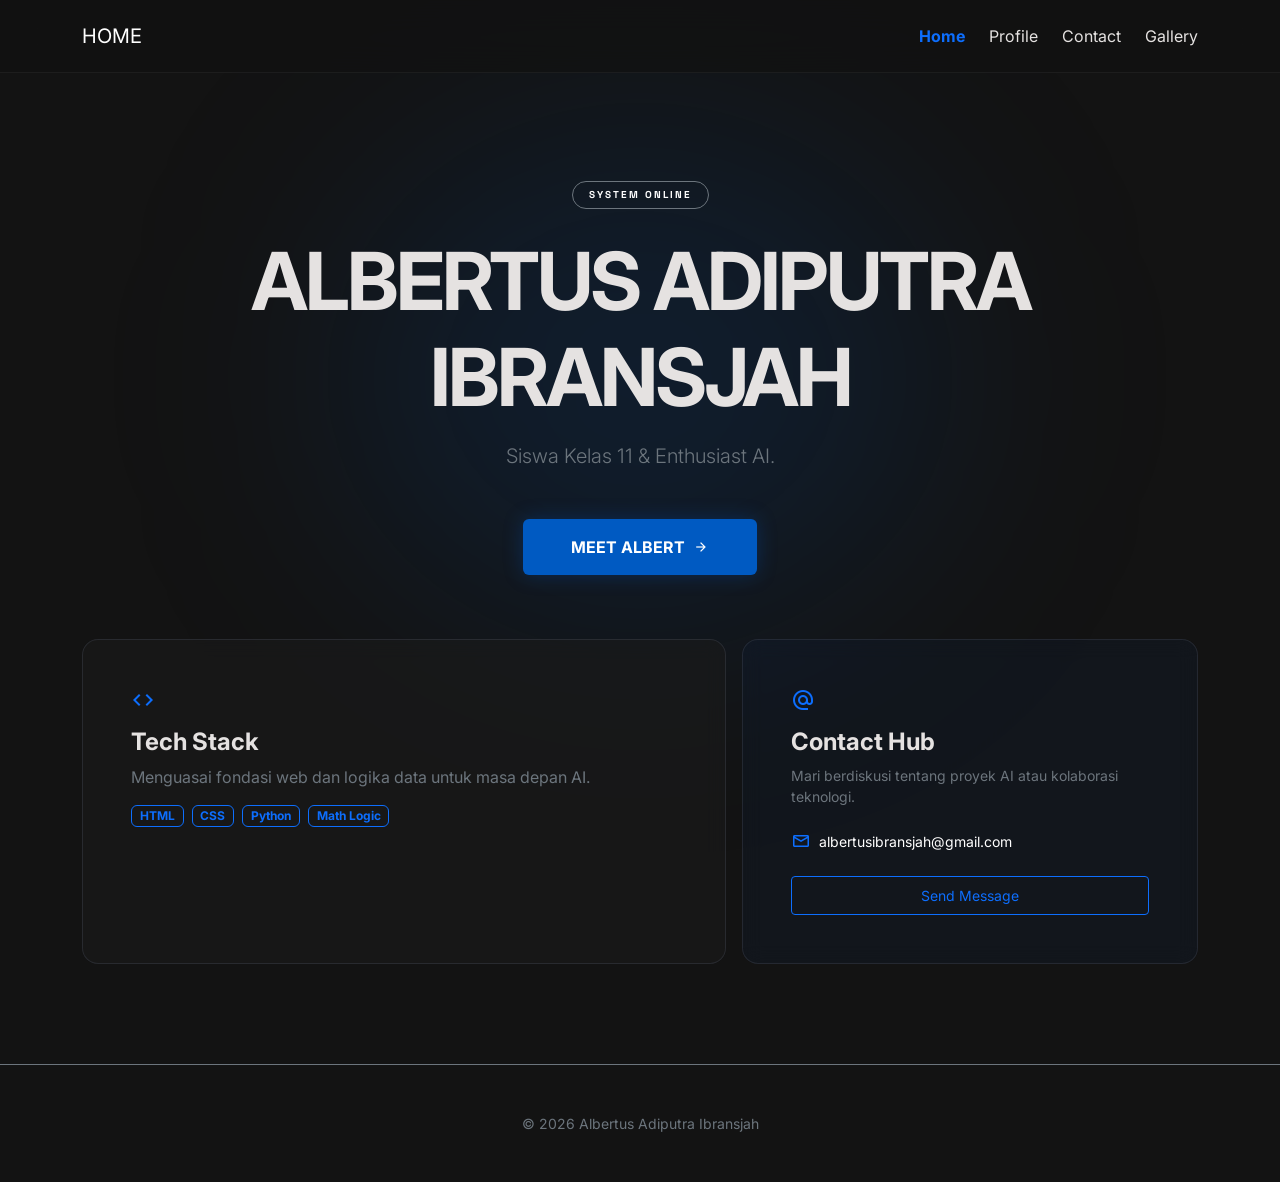
==== index.html @ 4cd7456f "About Landing Page untuk profile saya." ====
<!DOCTYPE html>
<html lang="id">
<head>
    <meta charset="utf-8"/>
    <meta content="width=device-width, initial-scale=1.0" name="viewport"/>
    <title>Albert's Profile | Home</title>
    <link href="https://cdn.jsdelivr.net/npm/bootstrap@5.3.0/dist/css/bootstrap.min.css" rel="stylesheet">
    <link href="https://fonts.googleapis.com/css2?family=Inter:wght@400;800&family=Space+Grotesk:wght@600&display=swap" rel="stylesheet"/>
    <link href="https://fonts.googleapis.com/css2?family=Material+Symbols+Outlined" rel="stylesheet"/>
    <style>
        /* CSS Manual (<20%) */
        body { background-color: #131313; color: #e5e2e1; font-family: 'Inter', sans-serif; overflow-x: hidden; }
        .noir-nav { background: rgba(18, 18, 18, 0.7); backdrop-filter: blur(20px); border-bottom: 1px solid rgba(255, 255, 255, 0.05); }
        .hero-glow { position: absolute; top: 50%; left: 50%; transform: translate(-50%, -50%); width: 600px; height: 500px; background: rgba(0, 90, 194, 0.15); filter: blur(120px); border-radius: 50%; z-index: -1; }
        .btn-noir { background-color: #005ac2; color: white; border: none; box-shadow: 0 0 20px rgba(0, 90, 194, 0.3); transition: 0.3s; }
        .btn-noir:hover { background-color: #004395; box-shadow: 0 0 30px rgba(0, 90, 194, 0.5); color: white; }
        .bento-card { background: rgba(27, 27, 28, 0.6); border: 1px solid rgba(66, 71, 84, 0.4); backdrop-filter: blur(10px); transition: 0.3s; }
        .bento-card:hover { border-color: #005ac2; }
        .hero-bg {
        position: absolute;
        top: 0;
        left: 0;
        width: 100%;
        height: 100vh;
        /* Ganti link di bawah ini dengan link gambar pilihanmu */
        background-image: url('https://img.pikbest.com/backgrounds/20250406/futuristic-technology-interface-background-3d-wallpaper-graphic-design-sale-abstract_11651041.jpg!bw800'); 
        background-size: cover;
        background-position: center;
        background-attachment: fixed; /* Efek Parallax */
        z-index: -2;
        filter: brightness(35%) contrast(120%) saturate(0.5); /* Sentuhan Noir */
        }
        @media (max-width: 768px) {
        .display-1 {
                font-size: 2.5rem; /* Ukuran lebih kecil untuk HP agar tidak pecah */
    }
}
    </style>
</head>
<body>

<div class="hero-bg"></div>
<div class="hero-overlay" style="position: absolute; width: 100%; height: 100vh; background: rgba(19,19,19,0.6); z-index: -1;"></div>

<nav class="navbar navbar-expand-lg navbar-dark fixed-top noir-nav py-3">
    <div class="container">
        <a class="navbar-brand fw-black tracking-tighter" href="index.html">HOME</a>
        <div class="ms-auto d-flex gap-4 align-items-center">
            <a href="index.html" class="nav-link text-primary fw-bold">Home</a>
            <a href="profile.html" class="nav-link">Profile</a>
            <a href="contact.html" class="nav-link">Contact</a>
            <a href="gallery.html" class="nav-link">Gallery</a>
        </div>
    </div>
</nav>

<main class="container" style="margin-top: 180px; margin-bottom: 100px;">
    <!-- Hero Section Tetap Sama -->
    <section class="position-relative text-center mb-5">
        <div class="hero-glow"></div>
        <span class="badge rounded-pill px-3 py-2 border border-secondary text-uppercase mb-4" style="font-family: 'Space Grotesk'; letter-spacing: 2px; font-size: 10px;">System Online</span>
        <h1 class="display-1 fw-bolder mb-3" style="letter-spacing: -3px;">ALBERTUS ADIPUTRA IBRANSJAH</h1>
        <p class="lead text-secondary mx-auto mb-5" style="max-width: 600px;">Siswa Kelas 11 & Enthusiast AI. </p>
        <div class="d-flex justify-content-center gap-3">
            <a href="profile.html" class="btn btn-noir px-5 py-3 fw-bold d-flex align-items-center gap-2">
                MEET ALBERT <span class="material-symbols-outlined fs-6">arrow_forward</span>
            </a>
        </div>
    </section>

    <!-- Bento Grid teaser dengan Contact -->
    <div class="row g-3 mt-5">
        <!-- Tech Stack Card -->
        <div class="col-md-7">
            <div class="bento-card p-5 rounded-4 h-100">
                <span class="material-symbols-outlined text-primary mb-3">code</span>
                <h4 class="fw-bold">Tech Stack</h4>
                <p class="text-secondary">Menguasai fondasi web dan logika data untuk masa depan AI.</p>
                <div class="d-flex flex-wrap gap-2 mt-3">
                    <span class="badge border border-primary text-primary">HTML</span>
                    <span class="badge border border-primary text-primary">CSS</span>
                    <span class="badge border border-primary text-primary">Python</span>
                    <span class="badge border border-primary text-primary">Math Logic</span>
                </div>
            </div>
        </div>

        <!-- Quick Contact Card -->
        <div class="col-md-5">
            <div class="bento-card p-5 rounded-4 h-100" style="background: rgba(0, 90, 194, 0.05);">
                <span class="material-symbols-outlined text-primary mb-3">alternate_email</span>
                <h4 class="fw-bold">Contact Hub</h4>
                <p class="small text-secondary mb-4">Mari berdiskusi tentang proyek AI atau kolaborasi teknologi.</p>
                
                <div class="d-flex flex-column gap-3">
                    <a href="mailto:emailmu@gmail.com" class="text-decoration-none text-white d-flex align-items-center gap-2">
                        <span class="material-symbols-outlined fs-5 text-primary">mail</span>
                        <span class="small">albertusibransjah@gmail.com</span>
                    </a>
                    <a href="contact.html" class="btn btn-sm btn-outline-primary mt-2 py-2">
                        Send Message
                    </a>
                </div>
            </div>
        </div>
    </div>
</main>
<footer class="border-top border-secondary py-5 text-center text-secondary small">
    © 2026 Albertus Adiputra Ibransjah
</footer>

</body>
</html>
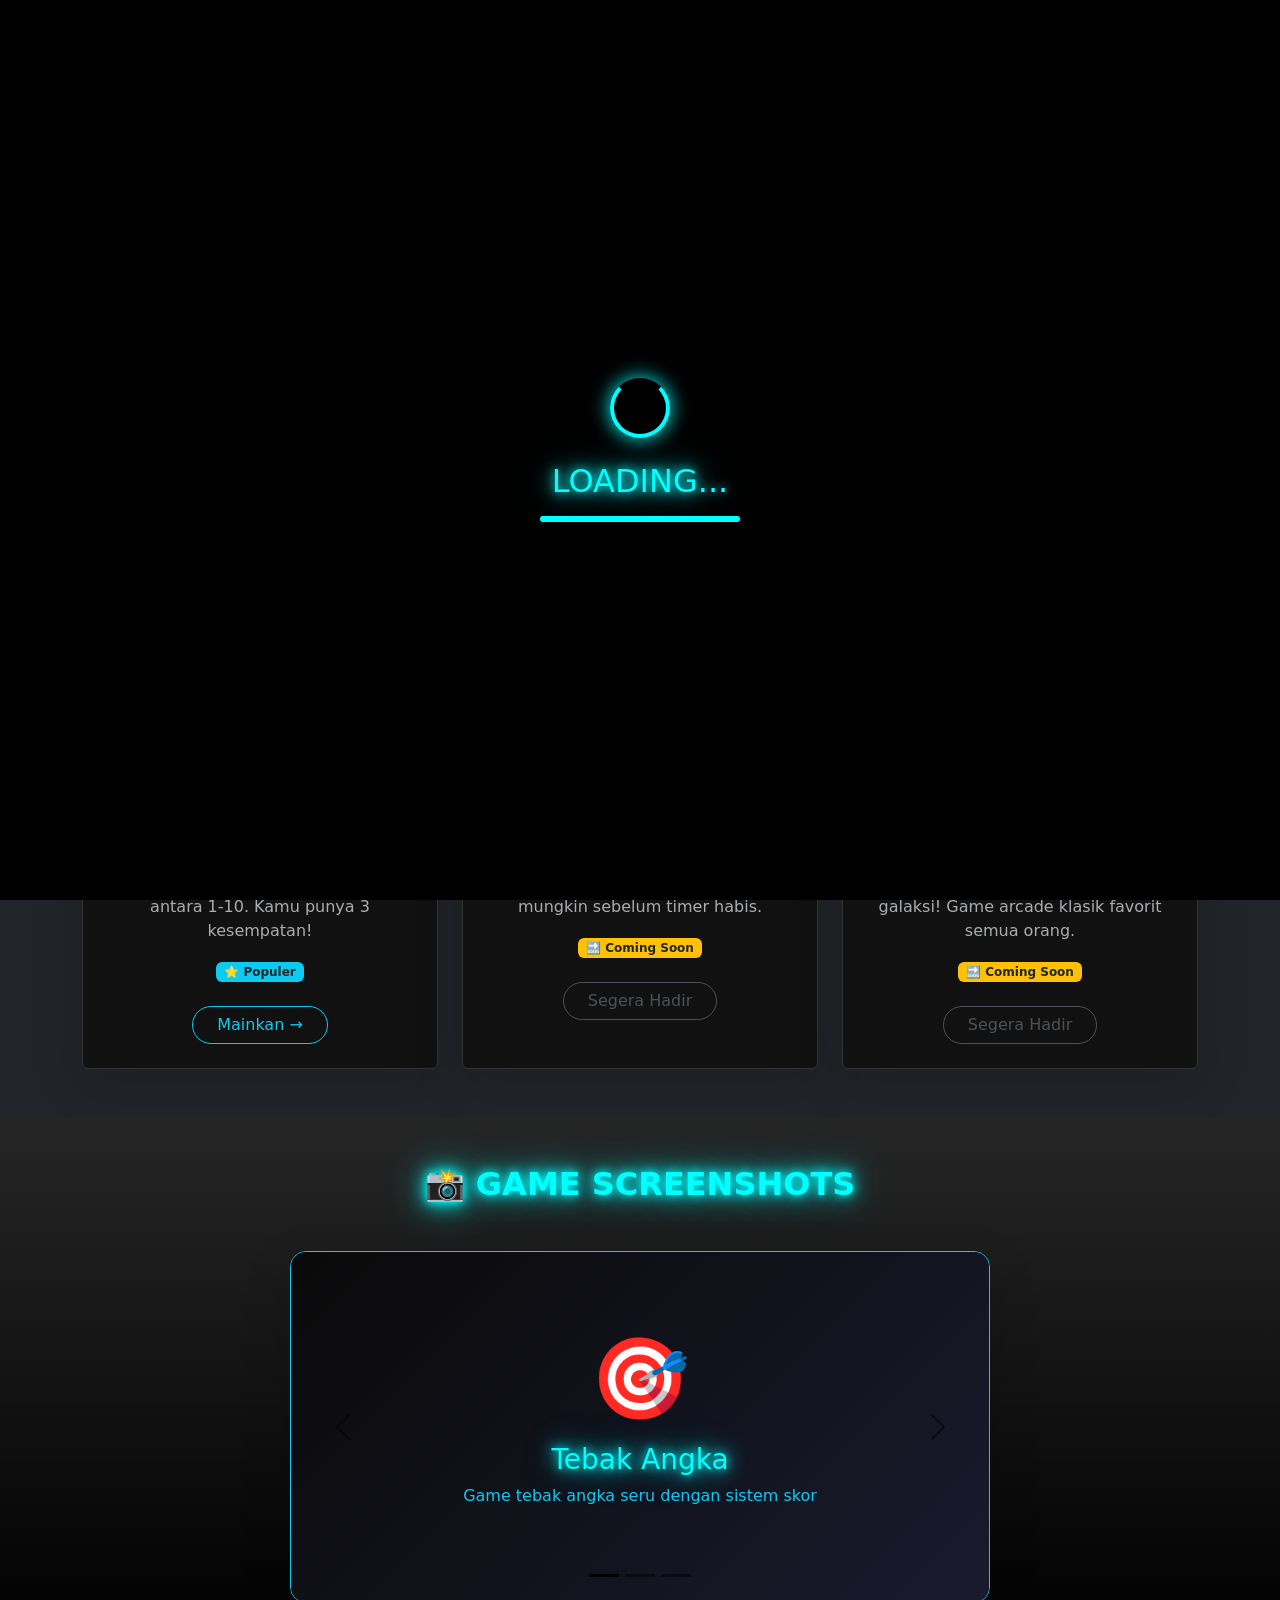
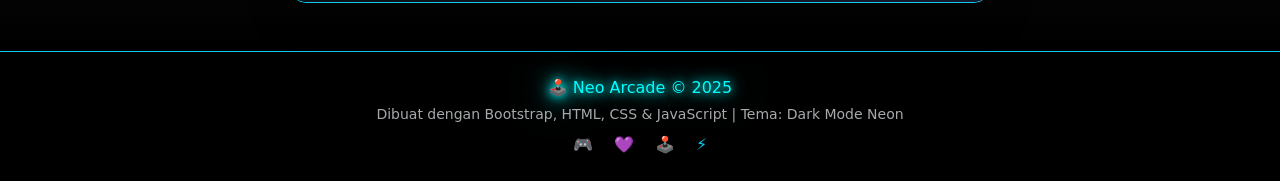
==== commit 16ab1f91: "ok" ====
--- a/index.html
+++ b/index.html
@@ -1,113 +1,222 @@
 <!DOCTYPE html>
 <html lang="id">
 <head>
-    <meta charset="utf-8"/>
-    <meta content="width=device-width, initial-scale=1.0" name="viewport"/>
-    <title>Albert's Profile | Home</title>
-    <link href="https://cdn.jsdelivr.net/npm/bootstrap@5.3.0/dist/css/bootstrap.min.css" rel="stylesheet">
-    <link href="https://fonts.googleapis.com/css2?family=Inter:wght@400;800&family=Space+Grotesk:wght@600&display=swap" rel="stylesheet"/>
-    <link href="https://fonts.googleapis.com/css2?family=Material+Symbols+Outlined" rel="stylesheet"/>
-    <style>
-        /* CSS Manual (<20%) */
-        body { background-color: #131313; color: #e5e2e1; font-family: 'Inter', sans-serif; overflow-x: hidden; }
-        .noir-nav { background: rgba(18, 18, 18, 0.7); backdrop-filter: blur(20px); border-bottom: 1px solid rgba(255, 255, 255, 0.05); }
-        .hero-glow { position: absolute; top: 50%; left: 50%; transform: translate(-50%, -50%); width: 600px; height: 500px; background: rgba(0, 90, 194, 0.15); filter: blur(120px); border-radius: 50%; z-index: -1; }
-        .btn-noir { background-color: #005ac2; color: white; border: none; box-shadow: 0 0 20px rgba(0, 90, 194, 0.3); transition: 0.3s; }
-        .btn-noir:hover { background-color: #004395; box-shadow: 0 0 30px rgba(0, 90, 194, 0.5); color: white; }
-        .bento-card { background: rgba(27, 27, 28, 0.6); border: 1px solid rgba(66, 71, 84, 0.4); backdrop-filter: blur(10px); transition: 0.3s; }
-        .bento-card:hover { border-color: #005ac2; }
-        .hero-bg {
-        position: absolute;
-        top: 0;
-        left: 0;
-        width: 100%;
-        height: 100vh;
-        /* Ganti link di bawah ini dengan link gambar pilihanmu */
-        background-image: url('https://img.pikbest.com/backgrounds/20250406/futuristic-technology-interface-background-3d-wallpaper-graphic-design-sale-abstract_11651041.jpg!bw800'); 
-        background-size: cover;
-        background-position: center;
-        background-attachment: fixed; /* Efek Parallax */
-        z-index: -2;
-        filter: brightness(35%) contrast(120%) saturate(0.5); /* Sentuhan Noir */
-        }
-        @media (max-width: 768px) {
-        .display-1 {
-                font-size: 2.5rem; /* Ukuran lebih kecil untuk HP agar tidak pecah */
-    }
-}
-    </style>
+    <meta charset="UTF-8">
+    <meta name="viewport" content="width=device-width, initial-scale=1.0">
+    <title>Neon Arcade - Landing Page</title>
+    <!-- Bootstrap 5 CSS CDN -->
+    <link href="https://cdn.jsdelivr.net/npm/bootstrap@5.3.2/dist/css/bootstrap.min.css" rel="stylesheet">
+    <!-- Custom CSS (hanya ~15% dari total styling) -->
+    <link rel="stylesheet" href="css/style.css">
 </head>
-<body>
-
-<div class="hero-bg"></div>
-<div class="hero-overlay" style="position: absolute; width: 100%; height: 100vh; background: rgba(19,19,19,0.6); z-index: -1;"></div>
-
-<nav class="navbar navbar-expand-lg navbar-dark fixed-top noir-nav py-3">
-    <div class="container">
-        <a class="navbar-brand fw-black tracking-tighter" href="index.html">HOME</a>
-        <div class="ms-auto d-flex gap-4 align-items-center">
-            <a href="index.html" class="nav-link text-primary fw-bold">Home</a>
-            <a href="profile.html" class="nav-link">Profile</a>
-            <a href="contact.html" class="nav-link">Contact</a>
-            <a href="gallery.html" class="nav-link">Gallery</a>
+<body class="bg-dark text-white" data-bs-theme="dark">
+    <!-- Loading Screen -->
+    <div id="loadingScreen" class="loading-screen">
+        <div class="loading-content">
+            <div class="spinner-glow"></div>
+            <h2 class="neon-text-blue mt-4">LOADING...</h2>
+            <div class="loading-bar mt-3">
+                <div class="loading-bar-fill" id="loadingBarFill"></div>
+            </div>
         </div>
     </div>
-</nav>
-
-<main class="container" style="margin-top: 180px; margin-bottom: 100px;">
-    <!-- Hero Section Tetap Sama -->
-    <section class="position-relative text-center mb-5">
-        <div class="hero-glow"></div>
-        <span class="badge rounded-pill px-3 py-2 border border-secondary text-uppercase mb-4" style="font-family: 'Space Grotesk'; letter-spacing: 2px; font-size: 10px;">System Online</span>
-        <h1 class="display-1 fw-bolder mb-3" style="letter-spacing: -3px;">ALBERTUS ADIPUTRA IBRANSJAH</h1>
-        <p class="lead text-secondary mx-auto mb-5" style="max-width: 600px;">Siswa Kelas 11 & Enthusiast AI. </p>
-        <div class="d-flex justify-content-center gap-3">
-            <a href="profile.html" class="btn btn-noir px-5 py-3 fw-bold d-flex align-items-center gap-2">
-                MEET ALBERT <span class="material-symbols-outlined fs-6">arrow_forward</span>
+
+    <!-- Background Music Toggle -->
+    <button id="musicToggle" class="btn btn-outline-info music-btn" title="Toggle Music">
+        🔊
+    </button>
+
+    <!-- Navbar -->
+    <nav class="navbar navbar-expand-lg navbar-dark bg-black border-bottom border-info shadow-lg">
+        <div class="container">
+            <a class="navbar-brand neon-text-blue fw-bold fs-3" href="index.html">
+                🕹️ <span class="neon-text-purple">NEO</span> ARCADE
             </a>
+            <button class="navbar-toggler" type="button" data-bs-toggle="collapse" data-bs-target="#navbarNav">
+                <span class="navbar-toggler-icon"></span>
+            </button>
+            <div class="collapse navbar-collapse" id="navbarNav">
+                <ul class="navbar-nav ms-auto align-items-center">
+                    <li class="nav-item">
+                        <a class="nav-link active neon-text-blue mx-2" href="index.html">🏠 Home</a>
+                    </li>
+                    <li class="nav-item">
+                        <a class="nav-link text-info mx-2" href="profile.html">👤 Profile</a>
+                    </li>
+                    <li class="nav-item">
+                        <a class="nav-link text-info mx-2" href="game.html">🎮 Play Game</a>
+                    </li>
+                    <li class="nav-item ms-3">
+                        <button id="darkModeToggle" class="btn btn-outline-warning btn-sm rounded-pill px-3">
+                            ☀️ Light Mode
+                        </button>
+                    </li>
+                </ul>
+            </div>
+        </div>
+    </nav>
+
+    <!-- Hero Section -->
+    <section class="hero-section text-center py-5">
+        <div class="container">
+            <div class="row align-items-center min-vh-70">
+                <div class="col-lg-6 text-lg-start text-center mb-4 mb-lg-0">
+                    <h1 class="display-3 fw-bold neon-text-blue mb-3">
+                        WELCOME TO<br>
+                        <span class="neon-text-purple display-1">ARCADE</span>
+                    </h1>
+                    <p class="lead text-info mb-4">
+                        Rasakan pengalaman bermain game arcade klasik dengan sentuhan modern.
+                        Tantang dirimu dan raih skor tertinggi!
+                    </p>
+                    <a href="game.html" class="btn btn-lg neon-btn play-now-btn px-5 py-3 rounded-pill fw-bold">
+                        🎮 PLAY NOW
+                    </a>
+                    <div class="mt-4">
+                        <span class="badge bg-info text-dark me-2 px-3 py-2">🏆 High Score: <span id="homeHighScore">0</span></span>
+                        <span class="badge bg-purple text-white px-3 py-2">👾 Retro Vibes</span>
+                    </div>
+                </div>
+                <div class="col-lg-6 text-center">
+                    <div class="hero-arcade-machine">
+                        <div class="arcade-screen mx-auto">
+                            <div class="arcade-screen-inner d-flex align-items-center justify-content-center">
+                                <span class="display-1">🕹️</span>
+                            </div>
+                        </div>
+                    </div>
+                </div>
+            </div>
         </div>
     </section>
 
-    <!-- Bento Grid teaser dengan Contact -->
-    <div class="row g-3 mt-5">
-        <!-- Tech Stack Card -->
-        <div class="col-md-7">
-            <div class="bento-card p-5 rounded-4 h-100">
-                <span class="material-symbols-outlined text-primary mb-3">code</span>
-                <h4 class="fw-bold">Tech Stack</h4>
-                <p class="text-secondary">Menguasai fondasi web dan logika data untuk masa depan AI.</p>
-                <div class="d-flex flex-wrap gap-2 mt-3">
-                    <span class="badge border border-primary text-primary">HTML</span>
-                    <span class="badge border border-primary text-primary">CSS</span>
-                    <span class="badge border border-primary text-primary">Python</span>
-                    <span class="badge border border-primary text-primary">Math Logic</span>
-                </div>
-            </div>
-        </div>
-
-        <!-- Quick Contact Card -->
-        <div class="col-md-5">
-            <div class="bento-card p-5 rounded-4 h-100" style="background: rgba(0, 90, 194, 0.05);">
-                <span class="material-symbols-outlined text-primary mb-3">alternate_email</span>
-                <h4 class="fw-bold">Contact Hub</h4>
-                <p class="small text-secondary mb-4">Mari berdiskusi tentang proyek AI atau kolaborasi teknologi.</p>
-                
-                <div class="d-flex flex-column gap-3">
-                    <a href="mailto:emailmu@gmail.com" class="text-decoration-none text-white d-flex align-items-center gap-2">
-                        <span class="material-symbols-outlined fs-5 text-primary">mail</span>
-                        <span class="small">albertusibransjah@gmail.com</span>
-                    </a>
-                    <a href="contact.html" class="btn btn-sm btn-outline-primary mt-2 py-2">
-                        Send Message
-                    </a>
-                </div>
-            </div>
-        </div>
-    </div>
-</main>
-<footer class="border-top border-secondary py-5 text-center text-secondary small">
-    © 2026 Albertus Adiputra Ibransjah
-</footer>
-
+    <!-- Game Cards Section -->
+    <section class="py-5">
+        <div class="container">
+            <h2 class="text-center neon-text-purple mb-5 fw-bold">🔥 FEATURED GAMES</h2>
+            <div class="row g-4">
+                <!-- Card 1 -->
+                <div class="col-md-4">
+                    <div class="card game-card h-100 shadow-lg">
+                        <div class="card-body text-center p-4">
+                            <div class="game-icon mb-3">🎯</div>
+                            <h3 class="card-title neon-text-blue">Tebak Angka</h3>
+                            <p class="card-text text-muted">
+                                Uji instingmu! Tebak angka rahasia antara 1-10. Kamu punya 3 kesempatan!
+                            </p>
+                            <span class="badge bg-info text-dark mb-3">⭐ Populer</span>
+                            <br>
+                            <a href="game.html" class="btn btn-outline-info rounded-pill mt-2 px-4">
+                                Mainkan →
+                            </a>
+                        </div>
+                    </div>
+                </div>
+                <!-- Card 2 -->
+                <div class="col-md-4">
+                    <div class="card game-card h-100 shadow-lg">
+                        <div class="card-body text-center p-4">
+                            <div class="game-icon mb-3">⚡</div>
+                            <h3 class="card-title neon-text-blue">Speed Runner</h3>
+                            <p class="card-text text-muted">
+                                Balapan melawan waktu! Klik secepat mungkin sebelum timer habis.
+                            </p>
+                            <span class="badge bg-warning text-dark mb-3">🔜 Coming Soon</span>
+                            <br>
+                            <button class="btn btn-outline-secondary rounded-pill mt-2 px-4" disabled>
+                                Segera Hadir
+                            </button>
+                        </div>
+                    </div>
+                </div>
+                <!-- Card 3 -->
+                <div class="col-md-4">
+                    <div class="card game-card h-100 shadow-lg">
+                        <div class="card-body text-center p-4">
+                            <div class="game-icon mb-3">👾</div>
+                            <h3 class="card-title neon-text-blue">Space Shooter</h3>
+                            <p class="card-text text-muted">
+                                Tembak alien dan selamatkan galaksi! Game arcade klasik favorit semua orang.
+                            </p>
+                            <span class="badge bg-warning text-dark mb-3">🔜 Coming Soon</span>
+                            <br>
+                            <button class="btn btn-outline-secondary rounded-pill mt-2 px-4" disabled>
+                                Segera Hadir
+                            </button>
+                        </div>
+                    </div>
+                </div>
+            </div>
+        </div>
+    </section>
+
+    <!-- Carousel Screenshot Section -->
+    <section class="py-5 bg-black bg-gradient">
+        <div class="container">
+            <h2 class="text-center neon-text-blue mb-5 fw-bold">📸 GAME SCREENSHOTS</h2>
+            <div id="gameCarousel" class="carousel slide carousel-fade mx-auto" style="max-width: 700px;" data-bs-ride="carousel">
+                <div class="carousel-indicators">
+                    <button type="button" data-bs-target="#gameCarousel" data-bs-slide-to="0" class="active"></button>
+                    <button type="button" data-bs-target="#gameCarousel" data-bs-slide-to="1"></button>
+                    <button type="button" data-bs-target="#gameCarousel" data-bs-slide-to="2"></button>
+                </div>
+                <div class="carousel-inner rounded-4 shadow-lg border border-info">
+                    <div class="carousel-item active">
+                        <div class="carousel-slide d-flex align-items-center justify-content-center bg-dark">
+                            <div class="text-center p-5">
+                                <span class="display-1">🎯</span>
+                                <h3 class="neon-text-blue mt-3">Tebak Angka</h3>
+                                <p class="text-info">Game tebak angka seru dengan sistem skor</p>
+                            </div>
+                        </div>
+                    </div>
+                    <div class="carousel-item">
+                        <div class="carousel-slide d-flex align-items-center justify-content-center bg-dark">
+                            <div class="text-center p-5">
+                                <span class="display-1">🏆</span>
+                                <h3 class="neon-text-purple mt-3">High Score System</h3>
+                                <p class="text-info">Simpan skor tertinggimu di local storage</p>
+                            </div>
+                        </div>
+                    </div>
+                    <div class="carousel-item">
+                        <div class="carousel-slide d-flex align-items-center justify-content-center bg-dark">
+                            <div class="text-center p-5">
+                                <span class="display-1">💜</span>
+                                <h3 class="neon-text-blue mt-3">Neon Theme</h3>
+                                <p class="text-info">Desain arcade retro dengan efek neon glow</p>
+                            </div>
+                        </div>
+                    </div>
+                </div>
+                <button class="carousel-control-prev" type="button" data-bs-target="#gameCarousel" data-bs-slide="prev">
+                    <span class="carousel-control-prev-icon"></span>
+                </button>
+                <button class="carousel-control-next" type="button" data-bs-target="#gameCarousel" data-bs-slide="next">
+                    <span class="carousel-control-next-icon"></span>
+                </button>
+            </div>
+        </div>
+    </section>
+
+    <!-- Footer -->
+    <footer class="bg-black text-center text-info py-4 border-top border-info">
+        <div class="container">
+            <p class="mb-1 neon-text-blue">🕹️ Neo Arcade © 2025</p>
+            <p class="small text-muted mb-0">Dibuat dengan Bootstrap, HTML, CSS & JavaScript | Tema: Dark Mode Neon</p>
+            <div class="mt-2">
+                <span class="mx-2">🎮</span>
+                <span class="mx-2">💜</span>
+                <span class="mx-2">🕹️</span>
+                <span class="mx-2">⚡</span>
+            </div>
+        </div>
+    </footer>
+
+    <!-- Bootstrap JS -->
+    <script src="https://cdn.jsdelivr.net/npm/bootstrap@5.3.2/dist/js/bootstrap.bundle.min.js">
+    </script>
+    <!-- Custom JS -->
+    <script src="js/script.js"></script>
 </body>
 </html>
--- a/css/style.css
+++ b/css/style.css
@@ -0,0 +1,285 @@
+/* ========== CUSTOM CSS (Hanya ~15% dari total styling) ========== */
+/* Background Gradient & Neon Effects */
+
+:root {
+  --neon-blue: #0ff;
+  --neon-purple: #b44dff;
+  --bg-dark: #0a0a0a;
+  --bg-light: #f8f9fa;
+  --text-light: #212529;
+}
+
+body {
+  background: var(--bg-dark);
+  color: white;
+  transition: background 0.3s, color 0.3s;
+}
+
+body.light-mode {
+  background: var(--bg-light);
+  color: var(--text-light);
+}
+
+body.light-mode .navbar,
+body.light-mode footer,
+body.light-mode .card {
+  background: white !important;
+  color: black !important;
+}
+
+body.light-mode .bg-black {
+  background: white !important;
+}
+
+body.light-mode .neon-text-blue,
+body.light-mode .neon-text-purple {
+  text-shadow: none !important;
+  color: #0d6efd !important;
+}
+
+/* Neon Text Glow */
+.neon-text-blue {
+  color: var(--neon-blue);
+  text-shadow: 0 0 10px var(--neon-blue), 0 0 20px var(--neon-blue), 0 0 40px #00ffffaa;
+}
+
+.neon-text-purple {
+  color: var(--neon-purple);
+  text-shadow: 0 0 10px var(--neon-purple), 0 0 20px #a020f0, 0 0 40px #b44dffaa;
+}
+
+/* Neon Button */
+.neon-btn {
+  background: transparent;
+  border: 2px solid var(--neon-blue);
+  color: var(--neon-blue);
+  box-shadow: 0 0 15px var(--neon-blue), 0 0 30px #00ffff66;
+  transition: all 0.3s ease;
+  text-transform: uppercase;
+  letter-spacing: 2px;
+}
+
+.neon-btn:hover {
+  background: var(--neon-blue);
+  color: black;
+  box-shadow: 0 0 25px var(--neon-blue), 0 0 50px #00ffff;
+}
+
+/* Play Now Button */
+.play-now-btn {
+  background: var(--neon-purple);
+  border: none;
+  color: white;
+  box-shadow: 0 0 20px var(--neon-purple);
+  animation: pulse 2s infinite;
+}
+
+.play-now-btn:hover {
+  background: #9b30ff;
+  color: white;
+  box-shadow: 0 0 30px var(--neon-purple);
+}
+
+@keyframes pulse {
+  0% { transform: scale(1); }
+  50% { transform: scale(1.05); }
+  100% { transform: scale(1); }
+}
+
+/* Loading Screen */
+.loading-screen {
+  position: fixed;
+  top: 0;
+  left: 0;
+  width: 100%;
+  height: 100%;
+  background: #000;
+  z-index: 9999;
+  display: flex;
+  align-items: center;
+  justify-content: center;
+  transition: opacity 0.5s ease;
+}
+
+.loading-content {
+  text-align: center;
+}
+
+.spinner-glow {
+  width: 60px;
+  height: 60px;
+  border: 4px solid var(--neon-blue);
+  border-top: 4px solid transparent;
+  border-radius: 50%;
+  margin: 0 auto;
+  animation: spin 1s linear infinite;
+  box-shadow: 0 0 20px var(--neon-blue);
+}
+
+@keyframes spin {
+  to { transform: rotate(360deg); }
+}
+
+.loading-bar {
+  width: 200px;
+  height: 6px;
+  background: #333;
+  border-radius: 3px;
+  margin: 0 auto;
+  overflow: hidden;
+}
+
+.loading-bar-fill {
+  height: 100%;
+  width: 0%;
+  background: var(--neon-blue);
+  box-shadow: 0 0 10px var(--neon-blue);
+  animation: fillBar 2s ease forwards;
+}
+
+@keyframes fillBar {
+  from { width: 0%; }
+  to { width: 100%; }
+}
+
+/* Music Button */
+.music-btn {
+  position: fixed;
+  bottom: 20px;
+  right: 20px;
+  z-index: 1000;
+  border-radius: 50%;
+  width: 50px;
+  height: 50px;
+  display: flex;
+  align-items: center;
+  justify-content: center;
+  font-size: 1.5rem;
+}
+
+/* Game Cards */
+.game-card {
+  background: #111;
+  border: 1px solid #333;
+  transition: transform 0.3s, box-shadow 0.3s;
+}
+
+.game-card:hover {
+  transform: translateY(-5px);
+  box-shadow: 0 0 25px rgba(0, 255, 255, 0.3) !important;
+  border-color: var(--neon-blue);
+}
+
+.game-icon {
+  font-size: 3rem;
+}
+
+/* Profile Card */
+.profile-card {
+  background: #111;
+  border: 1px solid #333;
+}
+
+.avatar-circle {
+  width: 150px;
+  height: 150px;
+  background: #222;
+  border-radius: 50%;
+  display: flex;
+  align-items: center;
+  justify-content: center;
+}
+
+.neon-border {
+  border: 4px solid var(--neon-purple);
+  box-shadow: 0 0 30px var(--neon-purple);
+}
+
+/* Skill Progress Bar */
+.skill-progress {
+  background: #222;
+  border-radius: 20px;
+  overflow: hidden;
+}
+
+.skill-bar {
+  transition: width 1.5s ease;
+  border-radius: 20px;
+}
+
+.bg-purple {
+  background: var(--neon-purple) !important;
+}
+
+.text-purple {
+  color: var(--neon-purple) !important;
+}
+
+.border-purple {
+  border-color: var(--neon-purple) !important;
+}
+
+/* Game Main Card */
+.game-main-card {
+  background: #111;
+  border: 2px solid #333;
+  box-shadow: 0 0 30px rgba(0, 255, 255, 0.2);
+}
+
+/* Carousel Slide */
+.carousel-slide {
+  height: 350px;
+  background: linear-gradient(135deg, #0a0a0a, #1a1a2e);
+}
+
+/* Quick number buttons */
+.quick-num:hover {
+  background: var(--neon-blue);
+  color: black;
+}
+
+/* Hero arcade machine */
+.arcade-screen {
+  width: 250px;
+  height: 250px;
+  background: #111;
+  border: 8px solid #333;
+  border-radius: 20px;
+  box-shadow: 0 0 40px rgba(0, 255, 255, 0.4);
+  display: flex;
+  align-items: center;
+  justify-content: center;
+}
+
+.arcade-screen-inner {
+  width: 90%;
+  height: 90%;
+  background: #000;
+  border: 2px solid var(--neon-blue);
+  border-radius: 10px;
+  display: flex;
+  align-items: center;
+  justify-content: center;
+  font-size: 5rem;
+}
+
+/* Light mode adjustments for game */
+body.light-mode .game-main-card,
+body.light-mode .profile-card,
+body.light-mode .game-card {
+  background: white !important;
+  border-color: #dee2e6 !important;
+}
+
+body.light-mode .card.bg-black {
+  background: #f8f9fa !important;
+}
+
+body.light-mode .text-muted {
+  color: #6c757d !important;
+}
+
+body.light-mode .neon-text-blue,
+body.light-mode .neon-text-purple {
+  text-shadow: none;
+}
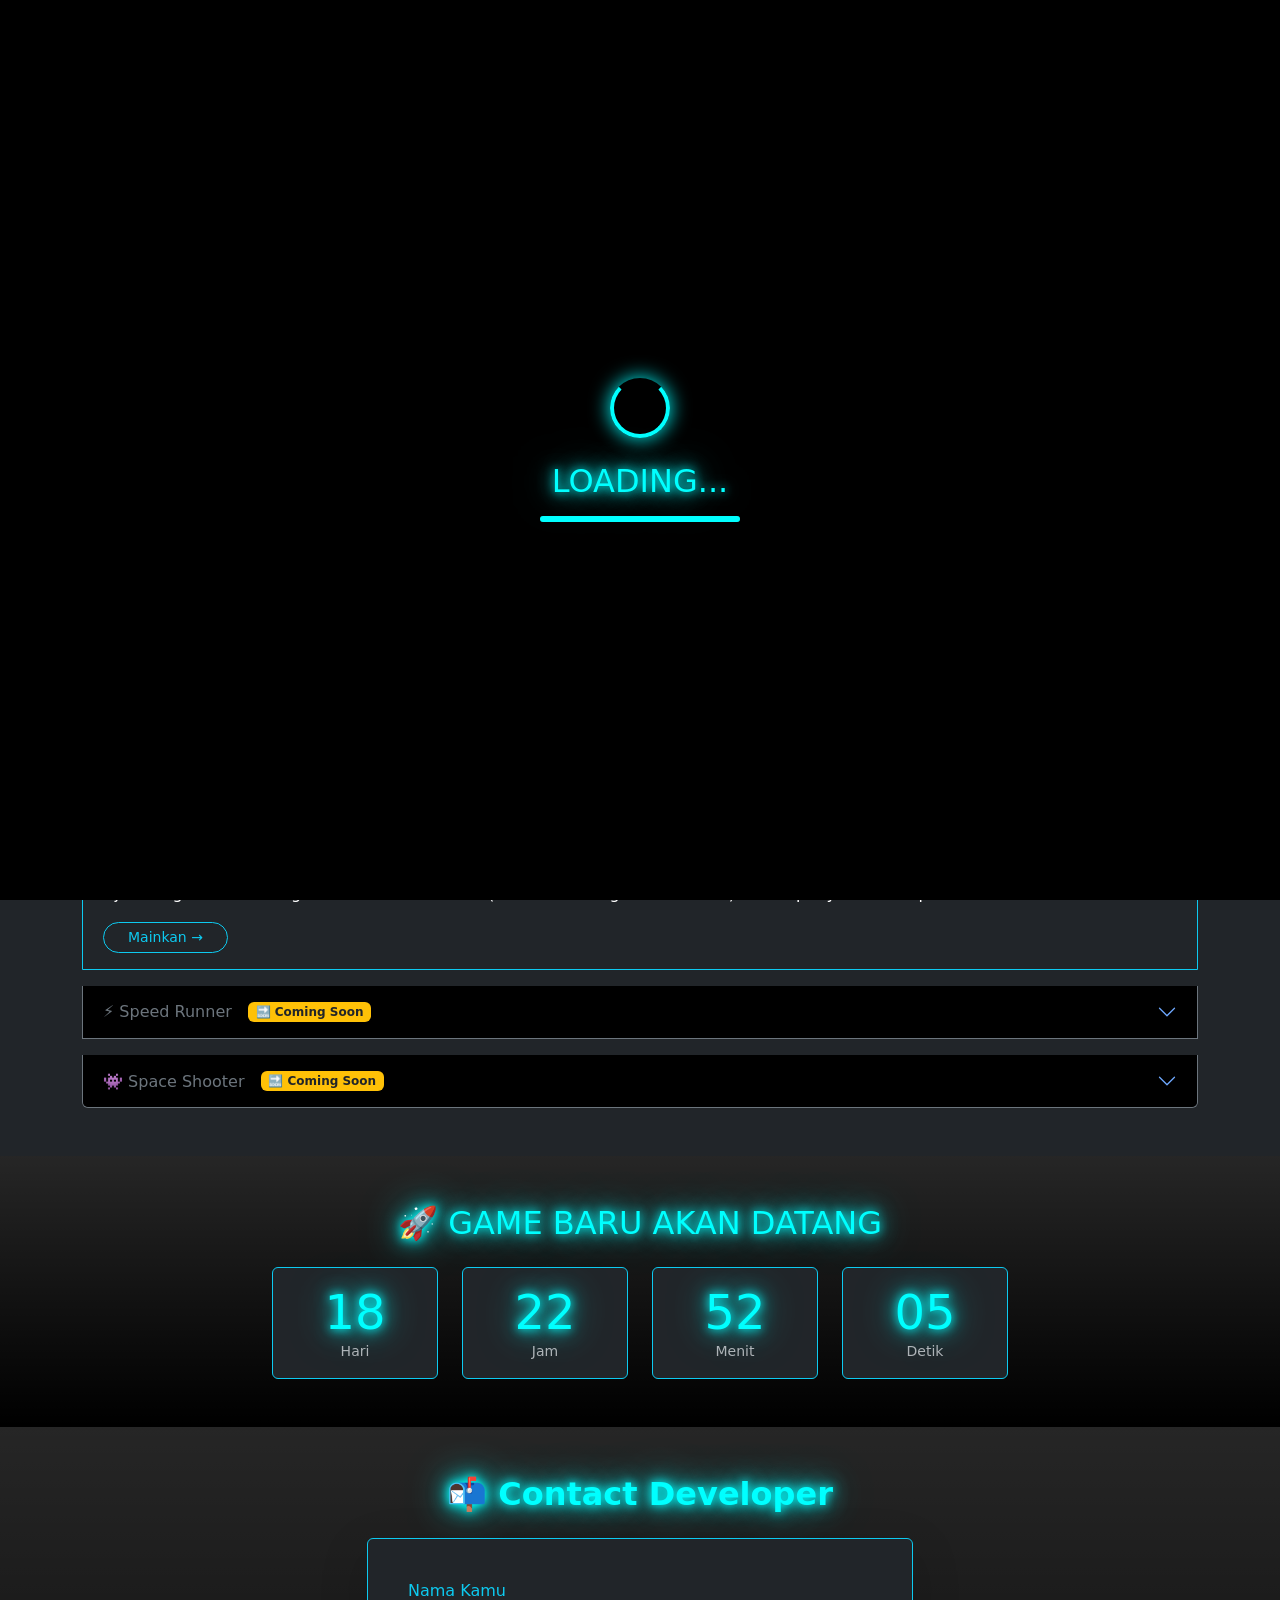
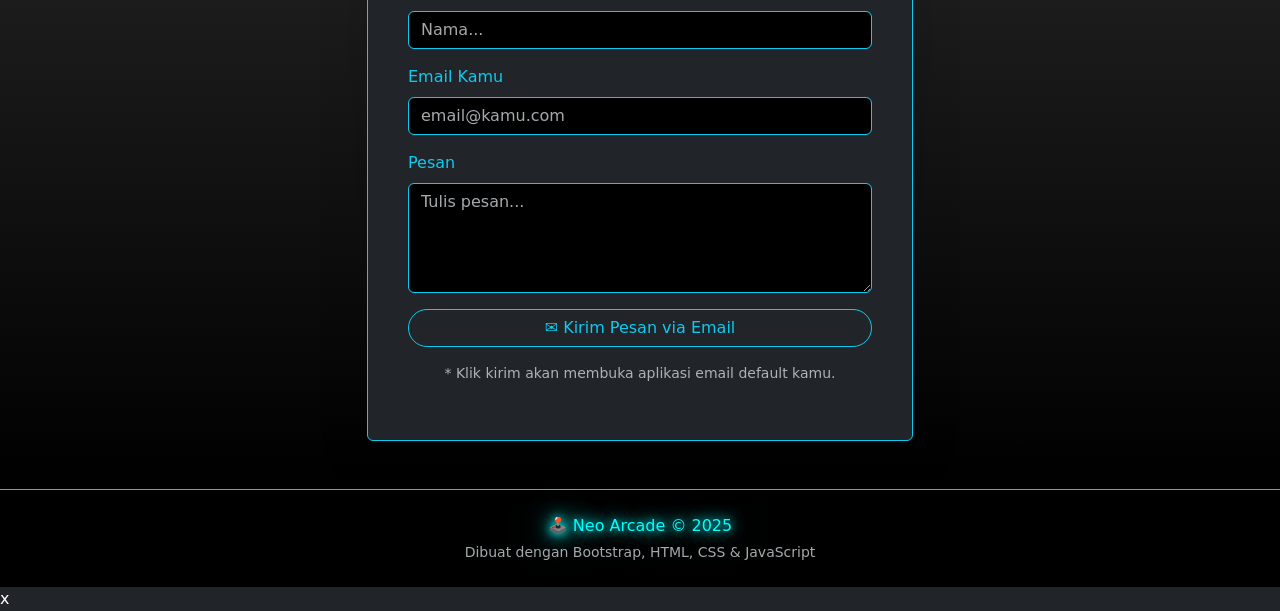
==== commit e0093cd1: "ok" ====
--- a/index.html
+++ b/index.html
@@ -3,74 +3,90 @@
 <head>
     <meta charset="UTF-8">
     <meta name="viewport" content="width=device-width, initial-scale=1.0">
-    <title>Neon Arcade - Landing Page</title>
-    <!-- Bootstrap 5 CSS CDN -->
+    <title>Arcade Dadakan - Home</title>
     <link href="https://cdn.jsdelivr.net/npm/bootstrap@5.3.2/dist/css/bootstrap.min.css" rel="stylesheet">
-    <!-- Custom CSS (hanya ~15% dari total styling) -->
     <link rel="stylesheet" href="css/style.css">
 </head>
+
+<script>
+  function handleContactSubmit(event) {
+    event.preventDefault(); // Mencegah submit default
+
+    // Ambil nilai input
+    const name = document.getElementById('contactName').value.trim();
+    const email = document.getElementById('contactEmail').value.trim();
+    const message = document.getElementById('contactMessage').value.trim();
+
+    // Buat mailto link
+    const subject = encodeURIComponent('Pesan dari ' + name + ' - Neo Arcade');
+    const body = encodeURIComponent(
+      'Nama: ' + name + '\n' +
+      'Email: ' + email + '\n\n' +
+      'Pesan:\n' + message
+    );
+
+    const mailtoLink = 'mailto:sobatdev@neoarcade.id' +
+      '?subject=' + subject +
+      '&body=' + body;
+
+    // Arahkan ke mailto link (akan membuka email client, bukan tab baru)
+    window.location.href = mailtoLink;
+
+    return false;
+  }
+</script>
+
 <body class="bg-dark text-white" data-bs-theme="dark">
     <!-- Loading Screen -->
     <div id="loadingScreen" class="loading-screen">
         <div class="loading-content">
             <div class="spinner-glow"></div>
             <h2 class="neon-text-blue mt-4">LOADING...</h2>
-            <div class="loading-bar mt-3">
-                <div class="loading-bar-fill" id="loadingBarFill"></div>
-            </div>
+            <div class="loading-bar mt-3"><div class="loading-bar-fill" id="loadingBarFill"></div></div>
         </div>
     </div>
 
-    <!-- Background Music Toggle -->
-    <button id="musicToggle" class="btn btn-outline-info music-btn" title="Toggle Music">
-        🔊
-    </button>
+    <!-- Music Toggle -->
+    <button id="musicToggle" class="btn btn-outline-info music-btn">🔊</button>
 
     <!-- Navbar -->
     <nav class="navbar navbar-expand-lg navbar-dark bg-black border-bottom border-info shadow-lg">
         <div class="container">
             <a class="navbar-brand neon-text-blue fw-bold fs-3" href="index.html">
-                🕹️ <span class="neon-text-purple">NEO</span> ARCADE
+                🕹️ <span class="neon-text-purple">ARCADE</span> DADAKAN
             </a>
             <button class="navbar-toggler" type="button" data-bs-toggle="collapse" data-bs-target="#navbarNav">
                 <span class="navbar-toggler-icon"></span>
             </button>
             <div class="collapse navbar-collapse" id="navbarNav">
                 <ul class="navbar-nav ms-auto align-items-center">
-                    <li class="nav-item">
-                        <a class="nav-link active neon-text-blue mx-2" href="index.html">🏠 Home</a>
-                    </li>
-                    <li class="nav-item">
-                        <a class="nav-link text-info mx-2" href="profile.html">👤 Profile</a>
-                    </li>
-                    <li class="nav-item">
-                        <a class="nav-link text-info mx-2" href="game.html">🎮 Play Game</a>
-                    </li>
+                    <li class="nav-item"><a class="nav-link active neon-text-blue mx-2" href="index.html"> Home</a></li>
+                    <li class="nav-item"><a class="nav-link text-info mx-2" href="profile.html"> Profile</a></li>
+                    <li class="nav-item"><a class="nav-link text-info mx-2" href="game.html"> Play Game</a></li>
                     <li class="nav-item ms-3">
-                        <button id="darkModeToggle" class="btn btn-outline-warning btn-sm rounded-pill px-3">
-                            ☀️ Light Mode
-                        </button>
+                        <button id="darkModeToggle" class="btn btn-outline-warning btn-sm rounded-pill px-3">☀️ Light Mode</button>
                     </li>
                 </ul>
             </div>
         </div>
     </nav>
 
-    <!-- Hero Section -->
-    <section class="hero-section text-center py-5">
-        <div class="container">
+    <!-- Hero Section with Background Pattern -->
+    <section class="hero-section text-center py-5 position-relative overflow-hidden">
+        <div class="hero-bg-pattern"></div>
+        <div class="container position-relative">
             <div class="row align-items-center min-vh-70">
                 <div class="col-lg-6 text-lg-start text-center mb-4 mb-lg-0">
                     <h1 class="display-3 fw-bold neon-text-blue mb-3">
                         WELCOME TO<br>
-                        <span class="neon-text-purple display-1">ARCADE</span>
+                        <span class="neon-text-purple display-1">ARCADE DADAKAN</span>
                     </h1>
                     <p class="lead text-info mb-4">
                         Rasakan pengalaman bermain game arcade klasik dengan sentuhan modern.
                         Tantang dirimu dan raih skor tertinggi!
                     </p>
                     <a href="game.html" class="btn btn-lg neon-btn play-now-btn px-5 py-3 rounded-pill fw-bold">
-                        🎮 PLAY NOW
+                        PLAY NOW
                     </a>
                     <div class="mt-4">
                         <span class="badge bg-info text-dark me-2 px-3 py-2">🏆 High Score: <span id="homeHighScore">0</span></span>
@@ -90,133 +106,132 @@
         </div>
     </section>
 
-    <!-- Game Cards Section -->
+    <!-- Game List Accordion -->
     <section class="py-5">
         <div class="container">
-            <h2 class="text-center neon-text-purple mb-5 fw-bold">🔥 FEATURED GAMES</h2>
-            <div class="row g-4">
-                <!-- Card 1 -->
-                <div class="col-md-4">
-                    <div class="card game-card h-100 shadow-lg">
-                        <div class="card-body text-center p-4">
-                            <div class="game-icon mb-3">🎯</div>
-                            <h3 class="card-title neon-text-blue">Tebak Angka</h3>
-                            <p class="card-text text-muted">
-                                Uji instingmu! Tebak angka rahasia antara 1-10. Kamu punya 3 kesempatan!
-                            </p>
-                            <span class="badge bg-info text-dark mb-3">⭐ Populer</span>
-                            <br>
-                            <a href="game.html" class="btn btn-outline-info rounded-pill mt-2 px-4">
-                                Mainkan →
-                            </a>
-                        </div>
-                    </div>
-                </div>
-                <!-- Card 2 -->
-                <div class="col-md-4">
-                    <div class="card game-card h-100 shadow-lg">
-                        <div class="card-body text-center p-4">
-                            <div class="game-icon mb-3">⚡</div>
-                            <h3 class="card-title neon-text-blue">Speed Runner</h3>
-                            <p class="card-text text-muted">
-                                Balapan melawan waktu! Klik secepat mungkin sebelum timer habis.
-                            </p>
-                            <span class="badge bg-warning text-dark mb-3">🔜 Coming Soon</span>
-                            <br>
-                            <button class="btn btn-outline-secondary rounded-pill mt-2 px-4" disabled>
-                                Segera Hadir
-                            </button>
-                        </div>
-                    </div>
-                </div>
-                <!-- Card 3 -->
-                <div class="col-md-4">
-                    <div class="card game-card h-100 shadow-lg">
-                        <div class="card-body text-center p-4">
-                            <div class="game-icon mb-3">👾</div>
-                            <h3 class="card-title neon-text-blue">Space Shooter</h3>
-                            <p class="card-text text-muted">
-                                Tembak alien dan selamatkan galaksi! Game arcade klasik favorit semua orang.
-                            </p>
-                            <span class="badge bg-warning text-dark mb-3">🔜 Coming Soon</span>
-                            <br>
-                            <button class="btn btn-outline-secondary rounded-pill mt-2 px-4" disabled>
-                                Segera Hadir
-                            </button>
-                        </div>
-                    </div>
-                </div>
-            </div>
-        </div>
-    </section>
-
-    <!-- Carousel Screenshot Section -->
+            <h2 class="text-center neon-text-purple mb-5 fw-bold">🎯 GAME LIST</h2>
+            <div class="accordion" id="gameAccordion">
+                <!-- Game 1: Tebak Angka -->
+                <div class="accordion-item bg-dark border-info mb-3">
+                    <h2 class="accordion-header">
+                        <button class="accordion-button bg-black text-info fw-bold" type="button" data-bs-toggle="collapse" data-bs-target="#game1" aria-expanded="true">
+                            🎯 Tebak Angka <span class="badge bg-info text-dark ms-3">⭐ Populer</span>
+                        </button>
+                    </h2>
+                    <div id="game1" class="accordion-collapse collapse show" data-bs-parent="#gameAccordion">
+                        <div class="accordion-body text-white">
+                            <p>Uji instingmu! Tebak angka rahasia antara 1-10 (atau lebih dengan mode sulit). Kamu punya 3 kesempatan!</p>
+                            <a href="game.html" class="btn btn-outline-info btn-sm rounded-pill px-4">Mainkan →</a>
+                        </div>
+                    </div>
+                </div>
+                <!-- Game 2: Speed Runner (Coming Soon) -->
+                <div class="accordion-item bg-dark border-secondary mb-3">
+                    <h2 class="accordion-header">
+                        <button class="accordion-button collapsed bg-black text-secondary" type="button" data-bs-toggle="collapse" data-bs-target="#game2">
+                            ⚡ Speed Runner <span class="badge bg-warning text-dark ms-3">🔜 Coming Soon</span>
+                        </button>
+                    </h2>
+                    <div id="game2" class="accordion-collapse collapse" data-bs-parent="#gameAccordion">
+                        <div class="accordion-body text-muted">
+                            Balapan melawan waktu! Klik secepat mungkin sebelum timer habis. <em>Segera hadir.</em>
+                        </div>
+                    </div>
+                </div>
+                <!-- Game 3: Space Shooter -->
+                <div class="accordion-item bg-dark border-secondary">
+                    <h2 class="accordion-header">
+                        <button class="accordion-button collapsed bg-black text-secondary" type="button" data-bs-toggle="collapse" data-bs-target="#game3">
+                            👾 Space Shooter <span class="badge bg-warning text-dark ms-3">🔜 Coming Soon</span>
+                        </button>
+                    </h2>
+                    <div id="game3" class="accordion-collapse collapse" data-bs-parent="#gameAccordion">
+                        <div class="accordion-body text-muted">
+                            Tembak alien dan selamatkan galaksi! <em>Dalam pengembangan.</em>
+                        </div>
+                    </div>
+                </div>
+            </div>
+        </div>
+    </section>
+
+    <!-- Countdown Timer Section -->
     <section class="py-5 bg-black bg-gradient">
-        <div class="container">
-            <h2 class="text-center neon-text-blue mb-5 fw-bold">📸 GAME SCREENSHOTS</h2>
-            <div id="gameCarousel" class="carousel slide carousel-fade mx-auto" style="max-width: 700px;" data-bs-ride="carousel">
-                <div class="carousel-indicators">
-                    <button type="button" data-bs-target="#gameCarousel" data-bs-slide-to="0" class="active"></button>
-                    <button type="button" data-bs-target="#gameCarousel" data-bs-slide-to="1"></button>
-                    <button type="button" data-bs-target="#gameCarousel" data-bs-slide-to="2"></button>
-                </div>
-                <div class="carousel-inner rounded-4 shadow-lg border border-info">
-                    <div class="carousel-item active">
-                        <div class="carousel-slide d-flex align-items-center justify-content-center bg-dark">
-                            <div class="text-center p-5">
-                                <span class="display-1">🎯</span>
-                                <h3 class="neon-text-blue mt-3">Tebak Angka</h3>
-                                <p class="text-info">Game tebak angka seru dengan sistem skor</p>
-                            </div>
-                        </div>
-                    </div>
-                    <div class="carousel-item">
-                        <div class="carousel-slide d-flex align-items-center justify-content-center bg-dark">
-                            <div class="text-center p-5">
-                                <span class="display-1">🏆</span>
-                                <h3 class="neon-text-purple mt-3">High Score System</h3>
-                                <p class="text-info">Simpan skor tertinggimu di local storage</p>
-                            </div>
-                        </div>
-                    </div>
-                    <div class="carousel-item">
-                        <div class="carousel-slide d-flex align-items-center justify-content-center bg-dark">
-                            <div class="text-center p-5">
-                                <span class="display-1">💜</span>
-                                <h3 class="neon-text-blue mt-3">Neon Theme</h3>
-                                <p class="text-info">Desain arcade retro dengan efek neon glow</p>
-                            </div>
-                        </div>
-                    </div>
-                </div>
-                <button class="carousel-control-prev" type="button" data-bs-target="#gameCarousel" data-bs-slide="prev">
-                    <span class="carousel-control-prev-icon"></span>
+        <div class="container text-center">
+            <h2 class="neon-text-blue mb-4">🚀 GAME BARU AKAN DATANG</h2>
+            <div class="row justify-content-center" id="countdown">
+                <div class="col-3 col-md-2">
+                    <div class="card bg-dark border-info p-3">
+                        <span class="display-5 neon-text-blue" id="countdownDays">10</span>
+                        <small class="text-muted">Hari</small>
+                    </div>
+                </div>
+                <div class="col-3 col-md-2">
+                    <div class="card bg-dark border-info p-3">
+                        <span class="display-5 neon-text-blue" id="countdownHours">00</span>
+                        <small class="text-muted">Jam</small>
+                    </div>
+                </div>
+                <div class="col-3 col-md-2">
+                    <div class="card bg-dark border-info p-3">
+                        <span class="display-5 neon-text-blue" id="countdownMinutes">00</span>
+                        <small class="text-muted">Menit</small>
+                    </div>
+                </div>
+                <div class="col-3 col-md-2">
+                    <div class="card bg-dark border-info p-3">
+                        <span class="display-5 neon-text-blue" id="countdownSeconds">00</span>
+                        <small class="text-muted">Detik</small>
+                    </div>
+                </div>
+            </div>
+        </div>
+    </section>
+
+    <!-- Contact Developer Section with Real Form (Fixed) -->
+    <section class="py-5 bg-black bg-gradient">
+    <div class="container">
+        <h2 class="text-center neon-text-blue mb-4 fw-bold">📬 Contact Developer</h2>
+        <div class="row justify-content-center">
+        <div class="col-lg-6 col-md-8">
+            <div class="card bg-dark border-info shadow-lg p-4">
+            <div class="card-body">
+                <form id="contactForm" onsubmit="return handleContactSubmit(event)">
+                <div class="mb-3">
+                    <label class="form-label text-info">Nama Kamu</label>
+                    <input type="text" id="contactName" class="form-control bg-black text-white border-info" placeholder="Nama..." required>
+                </div>
+                <div class="mb-3">
+                    <label class="form-label text-info">Email Kamu</label>
+                    <input type="email" id="contactEmail" class="form-control bg-black text-white border-info" placeholder="email@kamu.com" required>
+                </div>
+                <div class="mb-3">
+                    <label class="form-label text-info">Pesan</label>
+                    <textarea id="contactMessage" rows="4" class="form-control bg-black text-white border-info" placeholder="Tulis pesan..." required></textarea>
+                </div>
+                <button type="submit" class="btn btn-outline-info rounded-pill px-4 w-100">
+                    ✉️ Kirim Pesan via Email
                 </button>
-                <button class="carousel-control-next" type="button" data-bs-target="#gameCarousel" data-bs-slide="next">
-                    <span class="carousel-control-next-icon"></span>
-                </button>
-            </div>
-        </div>
+                </form>
+                <p class="text-muted small mt-3 text-center">
+                * Klik kirim akan membuka aplikasi email default kamu.
+                </p>
+            </div>
+            </div>
+        </div>
+        </div>
+    </div>
     </section>
 
     <!-- Footer -->
     <footer class="bg-black text-center text-info py-4 border-top border-info">
         <div class="container">
             <p class="mb-1 neon-text-blue">🕹️ Neo Arcade © 2025</p>
-            <p class="small text-muted mb-0">Dibuat dengan Bootstrap, HTML, CSS & JavaScript | Tema: Dark Mode Neon</p>
-            <div class="mt-2">
-                <span class="mx-2">🎮</span>
-                <span class="mx-2">💜</span>
-                <span class="mx-2">🕹️</span>
-                <span class="mx-2">⚡</span>
-            </div>
+            <p class="small text-muted mb-0">Dibuat dengan Bootstrap, HTML, CSS & JavaScript</p>
         </div>
     </footer>
 
-    <!-- Bootstrap JS -->
-    <script src="https://cdn.jsdelivr.net/npm/bootstrap@5.3.2/dist/js/bootstrap.bundle.min.js">
-    </script>
-    <!-- Custom JS -->
+    <script src="https://cdn.jsdelivr.net/npm/bootstrap@5.3.2/dist/js/bootstrap.bundle.min.js"></script>
     <script src="js/script.js"></script>
 </body>
-</html>+</html> x
--- a/css/style.css
+++ b/css/style.css
@@ -282,4 +282,34 @@
 body.light-mode .neon-text-blue,
 body.light-mode .neon-text-purple {
   text-shadow: none;
+}
+
+/* Pastikan avatar section center sempurna */
+.profile-avatar {
+  display: flex;
+  justify-content: center;
+  align-items: center;
+  width: 100%;
+}
+
+.avatar-circle {
+  width: 150px;
+  height: 150px;
+  margin: 0 auto;
+  display: flex;
+  align-items: center;
+  justify-content: center;
+  font-size: 4rem; /* opsional, sesuaikan ukuran emoji */
+}
+
+.btn-outline-purple {
+  border: 2px solid var(--neon-purple);
+  color: var(--neon-purple);
+  background: transparent;
+  transition: all 0.3s;
+}
+.btn-outline-purple:hover {
+  background: var(--neon-purple);
+  color: white;
+  box-shadow: 0 0 15px var(--neon-purple);
 }
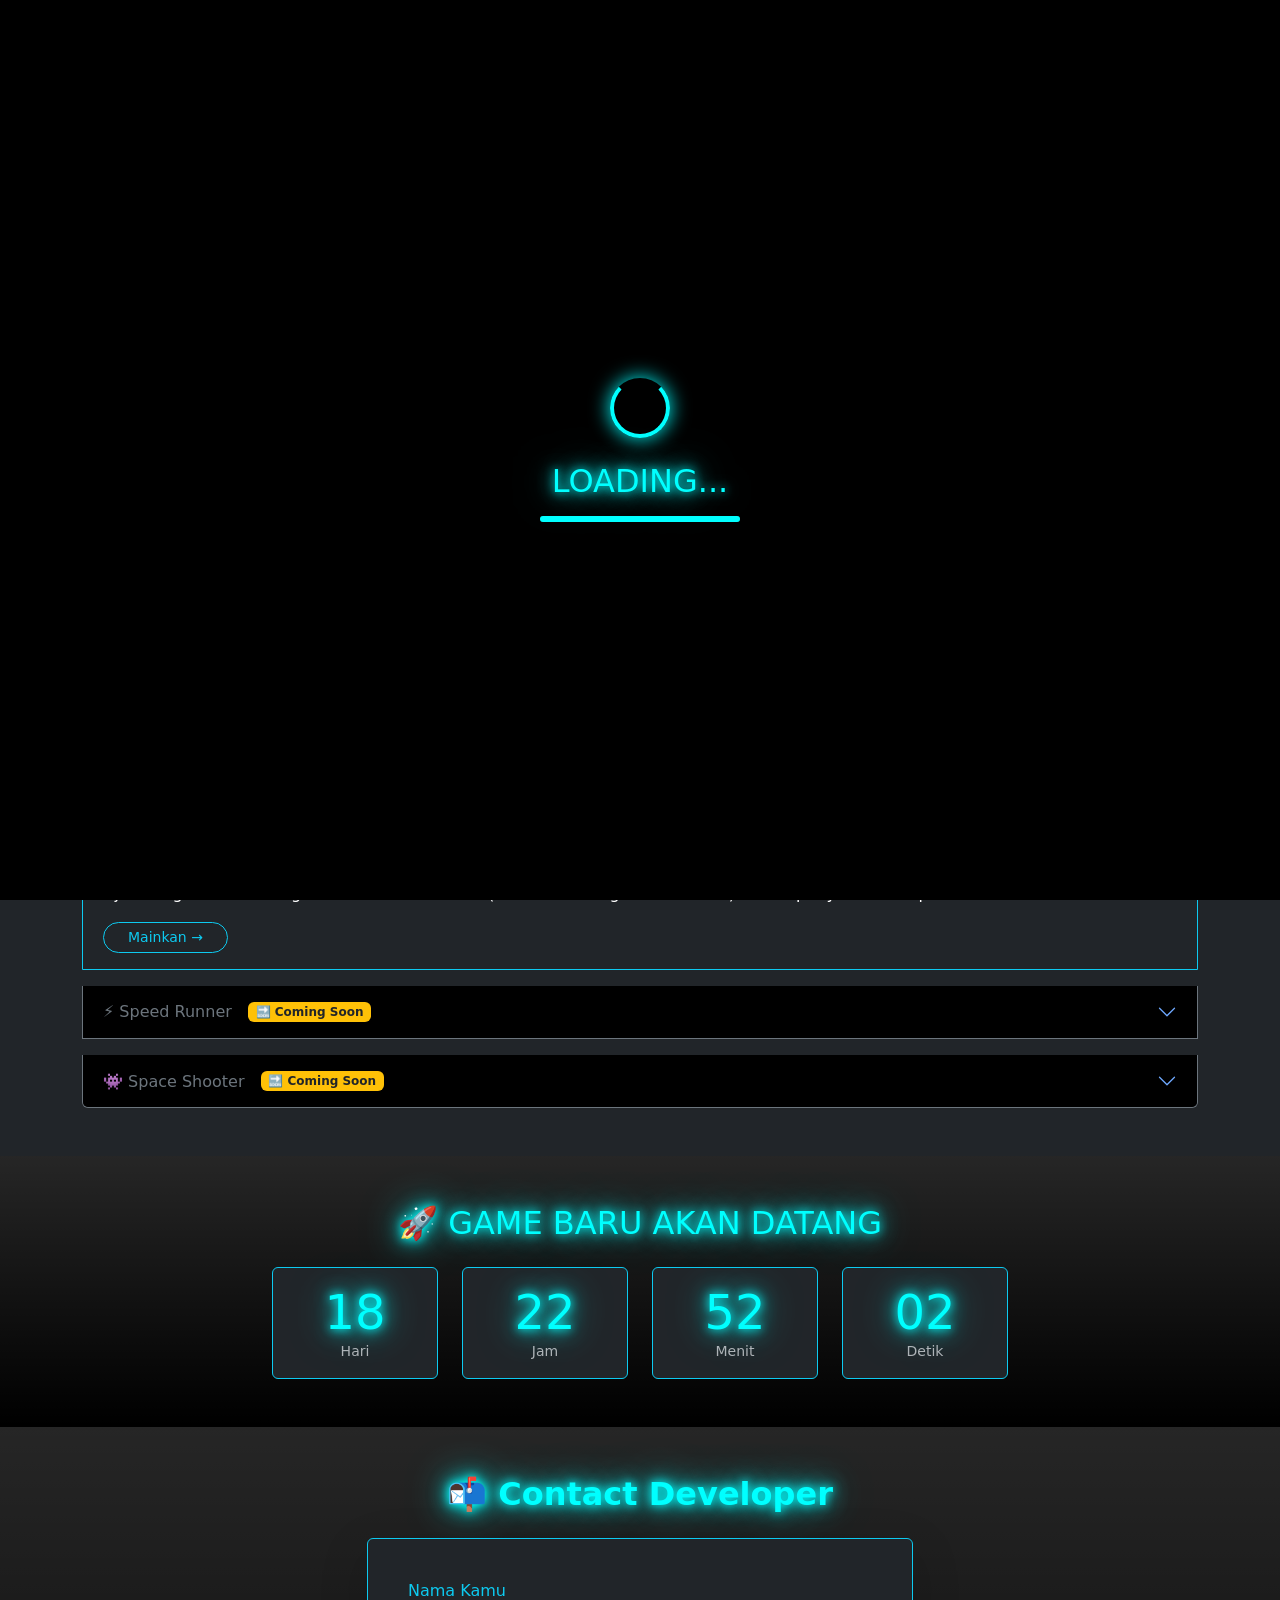
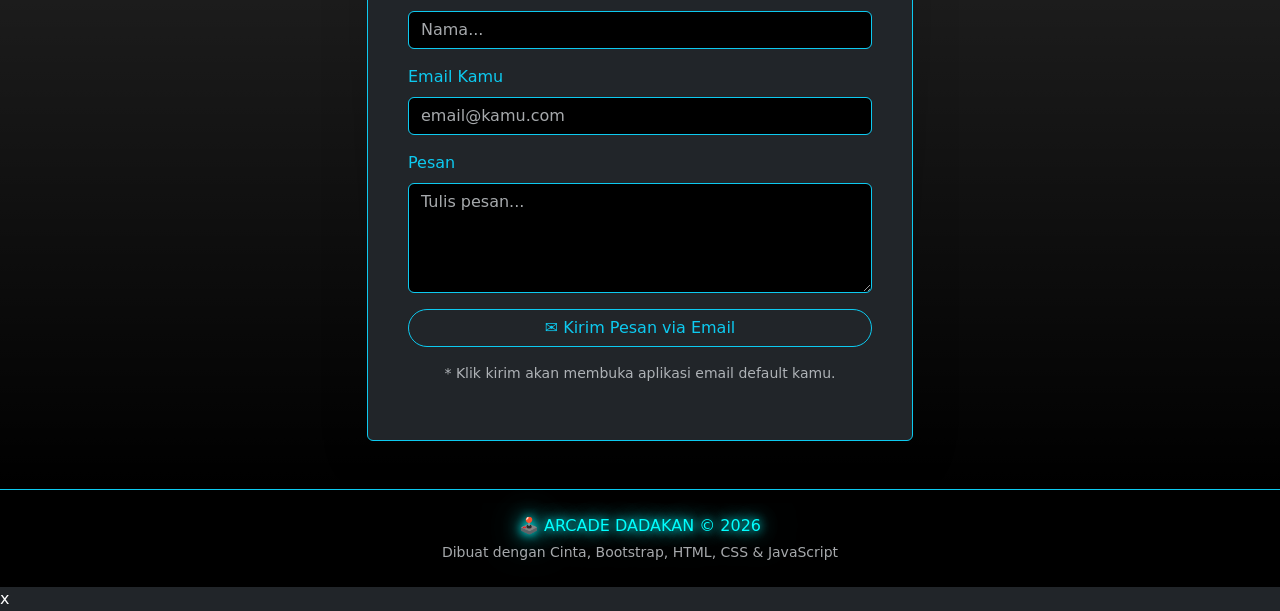
==== commit d9fc4d99: "Fix" ====
--- a/index.html
+++ b/index.html
@@ -61,7 +61,7 @@
             <div class="collapse navbar-collapse" id="navbarNav">
                 <ul class="navbar-nav ms-auto align-items-center">
                     <li class="nav-item"><a class="nav-link active neon-text-blue mx-2" href="index.html"> Home</a></li>
-                    <li class="nav-item"><a class="nav-link text-info mx-2" href="profile.html"> Profile</a></li>
+                    <li class="nav-item"><a class="nav-link text-info mx-2" href="profile.html"> Profile Dev</a></li>
                     <li class="nav-item"><a class="nav-link text-info mx-2" href="game.html"> Play Game</a></li>
                     <li class="nav-item ms-3">
                         <button id="darkModeToggle" class="btn btn-outline-warning btn-sm rounded-pill px-3">☀️ Light Mode</button>
@@ -109,13 +109,13 @@
     <!-- Game List Accordion -->
     <section class="py-5">
         <div class="container">
-            <h2 class="text-center neon-text-purple mb-5 fw-bold">🎯 GAME LIST</h2>
+            <h2 class="text-center neon-text-purple mb-5 fw-bold">GAME LIST</h2>
             <div class="accordion" id="gameAccordion">
                 <!-- Game 1: Tebak Angka -->
                 <div class="accordion-item bg-dark border-info mb-3">
                     <h2 class="accordion-header">
                         <button class="accordion-button bg-black text-info fw-bold" type="button" data-bs-toggle="collapse" data-bs-target="#game1" aria-expanded="true">
-                            🎯 Tebak Angka <span class="badge bg-info text-dark ms-3">⭐ Populer</span>
+                            Tebak Angka <span class="badge bg-info text-dark ms-3">⭐ Populer</span>
                         </button>
                     </h2>
                     <div id="game1" class="accordion-collapse collapse show" data-bs-parent="#gameAccordion">
@@ -226,8 +226,8 @@
     <!-- Footer -->
     <footer class="bg-black text-center text-info py-4 border-top border-info">
         <div class="container">
-            <p class="mb-1 neon-text-blue">🕹️ Neo Arcade © 2025</p>
-            <p class="small text-muted mb-0">Dibuat dengan Bootstrap, HTML, CSS & JavaScript</p>
+            <p class="mb-1 neon-text-blue">🕹️ ARCADE DADAKAN © 2026</p>
+            <p class="small text-muted mb-0">Dibuat dengan Cinta, Bootstrap, HTML, CSS & JavaScript</p>
         </div>
     </footer>
 
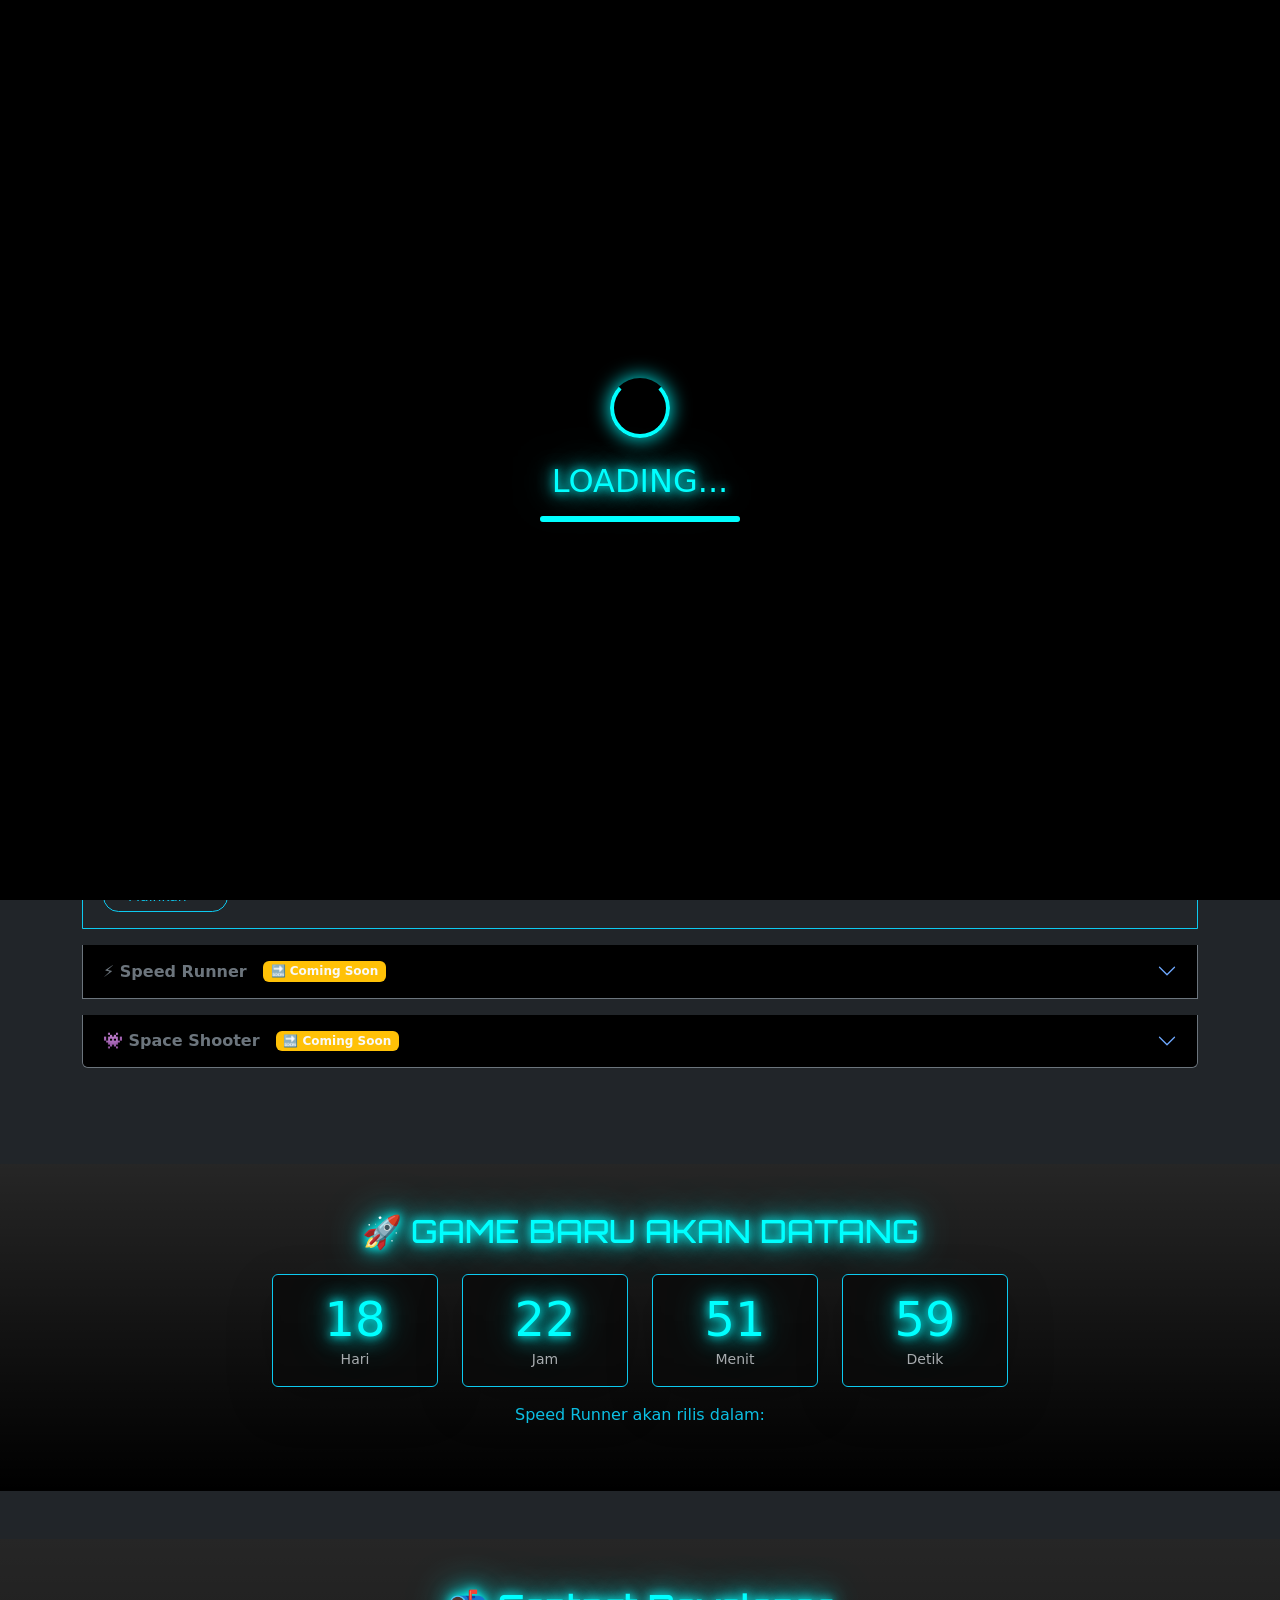
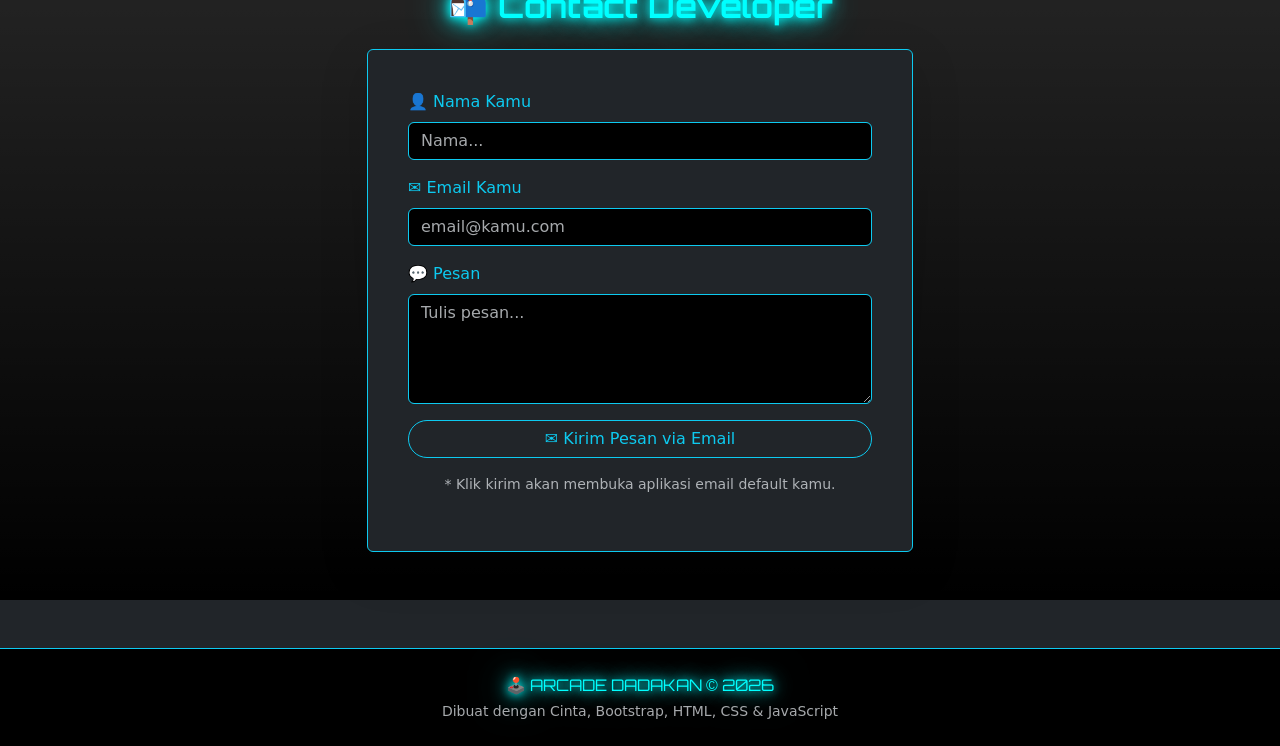
==== commit 326f149c: "Fix banget" ====
--- a/index.html
+++ b/index.html
@@ -4,38 +4,11 @@
     <meta charset="UTF-8">
     <meta name="viewport" content="width=device-width, initial-scale=1.0">
     <title>Arcade Dadakan - Home</title>
+    <!-- Google Font Orbitron -->
+    <link href="https://fonts.googleapis.com/css2?family=Orbitron:wght@400;700;900&display=swap" rel="stylesheet">
     <link href="https://cdn.jsdelivr.net/npm/bootstrap@5.3.2/dist/css/bootstrap.min.css" rel="stylesheet">
     <link rel="stylesheet" href="css/style.css">
 </head>
-
-<script>
-  function handleContactSubmit(event) {
-    event.preventDefault(); // Mencegah submit default
-
-    // Ambil nilai input
-    const name = document.getElementById('contactName').value.trim();
-    const email = document.getElementById('contactEmail').value.trim();
-    const message = document.getElementById('contactMessage').value.trim();
-
-    // Buat mailto link
-    const subject = encodeURIComponent('Pesan dari ' + name + ' - Neo Arcade');
-    const body = encodeURIComponent(
-      'Nama: ' + name + '\n' +
-      'Email: ' + email + '\n\n' +
-      'Pesan:\n' + message
-    );
-
-    const mailtoLink = 'mailto:sobatdev@neoarcade.id' +
-      '?subject=' + subject +
-      '&body=' + body;
-
-    // Arahkan ke mailto link (akan membuka email client, bukan tab baru)
-    window.location.href = mailtoLink;
-
-    return false;
-  }
-</script>
-
 <body class="bg-dark text-white" data-bs-theme="dark">
     <!-- Loading Screen -->
     <div id="loadingScreen" class="loading-screen">
@@ -52,7 +25,7 @@
     <!-- Navbar -->
     <nav class="navbar navbar-expand-lg navbar-dark bg-black border-bottom border-info shadow-lg">
         <div class="container">
-            <a class="navbar-brand neon-text-blue fw-bold fs-3" href="index.html">
+            <a class="navbar-brand neon-text-blue fw-bold fs-3" href="index.html" style="font-family: 'Orbitron', sans-serif;">
                 🕹️ <span class="neon-text-purple">ARCADE</span> DADAKAN
             </a>
             <button class="navbar-toggler" type="button" data-bs-toggle="collapse" data-bs-target="#navbarNav">
@@ -60,33 +33,66 @@
             </button>
             <div class="collapse navbar-collapse" id="navbarNav">
                 <ul class="navbar-nav ms-auto align-items-center">
-                    <li class="nav-item"><a class="nav-link active neon-text-blue mx-2" href="index.html"> Home</a></li>
-                    <li class="nav-item"><a class="nav-link text-info mx-2" href="profile.html"> Profile Dev</a></li>
-                    <li class="nav-item"><a class="nav-link text-info mx-2" href="game.html"> Play Game</a></li>
-                    <li class="nav-item ms-3">
-                        <button id="darkModeToggle" class="btn btn-outline-warning btn-sm rounded-pill px-3">☀️ Light Mode</button>
+                    <li class="nav-item"><a class="nav-link active neon-text-blue mx-2" href="index.html">Home</a></li>
+                    <li class="nav-item"><a class="nav-link text-info mx-2" href="profile.html">Profile Dev</a></li>
+                    <li class="nav-item"><a class="nav-link text-info mx-2" href="game.html">Play Game</a></li>
+                    <li class="nav-item ms-3 d-flex align-items-center">
+                        <!-- Dark Mode Toggle Switch -->
+                        <div class="form-check form-switch">
+                            <input class="form-check-input" type="checkbox" id="darkModeToggleSwitch" style="cursor:pointer; width: 3rem; height: 1.5rem;">
+                            <label class="form-check-label text-info" for="darkModeToggleSwitch" id="toggleLabel">🌙 Dark</label>
+                        </div>
                     </li>
                 </ul>
             </div>
         </div>
     </nav>
 
-    <!-- Hero Section with Background Pattern -->
+    <!-- Hero Section -->
     <section class="hero-section text-center py-5 position-relative overflow-hidden">
         <div class="hero-bg-pattern"></div>
+        <!-- Floating icons -->
+        <div class="floating-icons">
+            <!-- Area atas (hero) -->
+            <span class="floating-icon small" style="top:5%; left:10%;">👾</span>
+            <span class="floating-icon large" style="top:15%; left:80%;">⚡</span>
+            <span class="floating-icon" style="top:25%; left:5%;">🎯</span>
+            <span class="floating-icon small" style="top:30%; left:90%;">🕹️</span>
+            <span class="floating-icon large" style="top:45%; left:15%;">💎</span>
+            <span class="floating-icon" style="top:55%; left:75%;">🔥</span>
+            <span class="floating-icon small" style="top:65%; left:8%;">👾</span>
+            <span class="floating-icon" style="top:70%; left:85%;">🎮</span>
+            
+            <!-- Area tengah (game list & countdown) -->
+            <span class="floating-icon large" style="top:80%; left:20%;">⭐</span>
+            <span class="floating-icon small" style="top:85%; left:60%;">🪐</span>
+            <span class="floating-icon" style="top:90%; left:45%;">💥</span>
+            <span class="floating-icon small" style="top:95%; left:75%;">✨</span>
+            <span class="floating-icon" style="top:100%; left:30%;">🎲</span>
+            
+            <!-- Area bawah (contact) -->
+            <span class="floating-icon large" style="top:110%; left:10%;">🎰</span>
+            <span class="floating-icon" style="top:115%; left:50%;">👾</span>
+            <span class="floating-icon small" style="top:120%; left:80%;">💡</span>
+            <span class="floating-icon" style="top:130%; left:25%;">🎯</span>
+            <span class="floating-icon large" style="top:140%; left:65%;">🕹️</span>
+            <span class="floating-icon small" style="top:150%; left:40%;">⚡</span>
+            <span class="floating-icon" style="top:160%; left:5%;">🌟</span>
+            <span class="floating-icon" style="top:170%; left:55%;">💎</span>
+        </div>
         <div class="container position-relative">
             <div class="row align-items-center min-vh-70">
                 <div class="col-lg-6 text-lg-start text-center mb-4 mb-lg-0">
-                    <h1 class="display-3 fw-bold neon-text-blue mb-3">
+                    <h1 class="display-3 fw-bold neon-text-blue mb-3" style="font-family: 'Orbitron', sans-serif;">
                         WELCOME TO<br>
-                        <span class="neon-text-purple display-1">ARCADE DADAKAN</span>
+                        <span class="neon-text-purple display-1" style="font-size: 4rem;">ARCADE DADAKAN</span>
                     </h1>
-                    <p class="lead text-info mb-4">
+                    <p class="display-8 fw-bold neon-text-blue mb-3" style="font-family: 'Orbitron', sans-serif;">
                         Rasakan pengalaman bermain game arcade klasik dengan sentuhan modern.
                         Tantang dirimu dan raih skor tertinggi!
                     </p>
                     <a href="game.html" class="btn btn-lg neon-btn play-now-btn px-5 py-3 rounded-pill fw-bold">
-                        PLAY NOW
+                        🎮 PLAY NOW
                     </a>
                     <div class="mt-4">
                         <span class="badge bg-info text-dark me-2 px-3 py-2">🏆 High Score: <span id="homeHighScore">0</span></span>
@@ -94,7 +100,7 @@
                     </div>
                 </div>
                 <div class="col-lg-6 text-center">
-                    <div class="hero-arcade-machine">
+                    <div class="hero-arcade-machine enlarged">
                         <div class="arcade-screen mx-auto">
                             <div class="arcade-screen-inner d-flex align-items-center justify-content-center">
                                 <span class="display-1">🕹️</span>
@@ -107,29 +113,29 @@
     </section>
 
     <!-- Game List Accordion -->
-    <section class="py-5">
-        <div class="container">
-            <h2 class="text-center neon-text-purple mb-5 fw-bold">GAME LIST</h2>
+    <section class="py-5 mt-5">
+        <div class="container">
+            <h2 class="text-center neon-text-purple mb-5 fw-bold" style="font-family: 'Orbitron', sans-serif;">🎯 GAME LIST</h2>
             <div class="accordion" id="gameAccordion">
-                <!-- Game 1: Tebak Angka -->
+                <!-- Game 1 -->
                 <div class="accordion-item bg-dark border-info mb-3">
                     <h2 class="accordion-header">
-                        <button class="accordion-button bg-black text-info fw-bold" type="button" data-bs-toggle="collapse" data-bs-target="#game1" aria-expanded="true">
-                            Tebak Angka <span class="badge bg-info text-dark ms-3">⭐ Populer</span>
+                        <button class="accordion-button collapsed bg-black neon-text-blue fw-bold" type="button" data-bs-toggle="collapse" data-bs-target="#game1" aria-expanded="true">
+                            🎯 Tebak Angka <span class="badge bg-danger text-light ms-3">⭐ Populer</span>
                         </button>
                     </h2>
                     <div id="game1" class="accordion-collapse collapse show" data-bs-parent="#gameAccordion">
-                        <div class="accordion-body text-white">
+                        <div class="accordion-body text-light">
                             <p>Uji instingmu! Tebak angka rahasia antara 1-10 (atau lebih dengan mode sulit). Kamu punya 3 kesempatan!</p>
                             <a href="game.html" class="btn btn-outline-info btn-sm rounded-pill px-4">Mainkan →</a>
                         </div>
                     </div>
                 </div>
-                <!-- Game 2: Speed Runner (Coming Soon) -->
+                <!-- Game 2 -->
                 <div class="accordion-item bg-dark border-secondary mb-3">
                     <h2 class="accordion-header">
-                        <button class="accordion-button collapsed bg-black text-secondary" type="button" data-bs-toggle="collapse" data-bs-target="#game2">
-                            ⚡ Speed Runner <span class="badge bg-warning text-dark ms-3">🔜 Coming Soon</span>
+                        <button class="accordion-button collapsed bg-black text-secondary fw-bold" type="button" data-bs-toggle="collapse" data-bs-target="#game2">
+                            ⚡ Speed Runner <span class="badge bg-warning text-light ms-3">🔜 Coming Soon</span>
                         </button>
                     </h2>
                     <div id="game2" class="accordion-collapse collapse" data-bs-parent="#gameAccordion">
@@ -138,11 +144,11 @@
                         </div>
                     </div>
                 </div>
-                <!-- Game 3: Space Shooter -->
+                <!-- Game 3 -->
                 <div class="accordion-item bg-dark border-secondary">
                     <h2 class="accordion-header">
-                        <button class="accordion-button collapsed bg-black text-secondary" type="button" data-bs-toggle="collapse" data-bs-target="#game3">
-                            👾 Space Shooter <span class="badge bg-warning text-dark ms-3">🔜 Coming Soon</span>
+                        <button class="accordion-button collapsed bg-black text-secondary fw-bold" type="button" data-bs-toggle="collapse" data-bs-target="#game3">
+                            👾 Space Shooter <span class="badge bg-warning text-light ms-3">🔜 Coming Soon</span>
                         </button>
                     </h2>
                     <div id="game3" class="accordion-collapse collapse" data-bs-parent="#gameAccordion">
@@ -156,77 +162,82 @@
     </section>
 
     <!-- Countdown Timer Section -->
-    <section class="py-5 bg-black bg-gradient">
+    <section class="py-5 bg-black bg-gradient mt-5">
         <div class="container text-center">
-            <h2 class="neon-text-blue mb-4">🚀 GAME BARU AKAN DATANG</h2>
+            <h2 class="neon-text-blue mb-4" style="font-family: 'Orbitron', sans-serif;">🚀 GAME BARU AKAN DATANG</h2>
             <div class="row justify-content-center" id="countdown">
                 <div class="col-3 col-md-2">
-                    <div class="card bg-dark border-info p-3">
+                    <div class="card bg-dark border-info p-3 shadow-lg countdown-card">
                         <span class="display-5 neon-text-blue" id="countdownDays">10</span>
                         <small class="text-muted">Hari</small>
                     </div>
                 </div>
                 <div class="col-3 col-md-2">
-                    <div class="card bg-dark border-info p-3">
+                    <div class="card bg-dark border-info p-3 shadow-lg countdown-card">
                         <span class="display-5 neon-text-blue" id="countdownHours">00</span>
                         <small class="text-muted">Jam</small>
                     </div>
                 </div>
                 <div class="col-3 col-md-2">
-                    <div class="card bg-dark border-info p-3">
+                    <div class="card bg-dark border-info p-3 shadow-lg countdown-card">
                         <span class="display-5 neon-text-blue" id="countdownMinutes">00</span>
                         <small class="text-muted">Menit</small>
                     </div>
                 </div>
                 <div class="col-3 col-md-2">
-                    <div class="card bg-dark border-info p-3">
+                    <div class="card bg-dark border-info p-3 shadow-lg countdown-card">
                         <span class="display-5 neon-text-blue" id="countdownSeconds">00</span>
                         <small class="text-muted">Detik</small>
                     </div>
                 </div>
             </div>
-        </div>
-    </section>
-
-    <!-- Contact Developer Section with Real Form (Fixed) -->
-    <section class="py-5 bg-black bg-gradient">
-    <div class="container">
-        <h2 class="text-center neon-text-blue mb-4 fw-bold">📬 Contact Developer</h2>
-        <div class="row justify-content-center">
-        <div class="col-lg-6 col-md-8">
-            <div class="card bg-dark border-info shadow-lg p-4">
-            <div class="card-body">
-                <form id="contactForm" onsubmit="return handleContactSubmit(event)">
-                <div class="mb-3">
-                    <label class="form-label text-info">Nama Kamu</label>
-                    <input type="text" id="contactName" class="form-control bg-black text-white border-info" placeholder="Nama..." required>
-                </div>
-                <div class="mb-3">
-                    <label class="form-label text-info">Email Kamu</label>
-                    <input type="email" id="contactEmail" class="form-control bg-black text-white border-info" placeholder="email@kamu.com" required>
-                </div>
-                <div class="mb-3">
-                    <label class="form-label text-info">Pesan</label>
-                    <textarea id="contactMessage" rows="4" class="form-control bg-black text-white border-info" placeholder="Tulis pesan..." required></textarea>
-                </div>
-                <button type="submit" class="btn btn-outline-info rounded-pill px-4 w-100">
-                    ✉️ Kirim Pesan via Email
-                </button>
-                </form>
-                <p class="text-muted small mt-3 text-center">
-                * Klik kirim akan membuka aplikasi email default kamu.
-                </p>
-            </div>
-            </div>
-        </div>
-        </div>
-    </div>
+            <p class="text-info mt-3">Speed Runner akan rilis dalam:</p>
+        </div>
+    </section>
+
+    <!-- Contact Developer Section -->
+    <section class="py-5 bg-black bg-gradient mt-5">
+        <div class="container">
+            <h2 class="text-center neon-text-blue mb-4 fw-bold" style="font-family: 'Orbitron', sans-serif;">📬 Contact Developer</h2>
+            <div class="row justify-content-center">
+                <div class="col-lg-6 col-md-8">
+                    <div class="card bg-dark border-info shadow-lg p-4">
+                        <div class="card-body">
+                            <!-- Alert sukses (hidden default) -->
+                            <div id="contactSuccessAlert" class="alert alert-success d-none" role="alert">
+                                ✅ Pesan berhasil dikirim! Terima kasih.
+                            </div>
+                            <form id="contactForm" onsubmit="return handleContactSubmit(event)">
+                                <div class="mb-3">
+                                    <label class="form-label text-info">👤 Nama Kamu</label>
+                                    <input type="text" id="contactName" class="form-control bg-black text-white border-info" placeholder="Nama..." required>
+                                </div>
+                                <div class="mb-3">
+                                    <label class="form-label text-info">✉️ Email Kamu</label>
+                                    <input type="email" id="contactEmail" class="form-control bg-black text-white border-info" placeholder="email@kamu.com" required>
+                                </div>
+                                <div class="mb-3">
+                                    <label class="form-label text-info">💬 Pesan</label>
+                                    <textarea id="contactMessage" rows="4" class="form-control bg-black text-white border-info" placeholder="Tulis pesan..." required></textarea>
+                                </div>
+                                <button type="submit" class="btn btn-outline-info rounded-pill px-4 w-100">
+                                    ✉️ Kirim Pesan via Email
+                                </button>
+                            </form>
+                            <p class="text-muted small mt-3 text-center">
+                                * Klik kirim akan membuka aplikasi email default kamu.
+                            </p>
+                        </div>
+                    </div>
+                </div>
+            </div>
+        </div>
     </section>
 
     <!-- Footer -->
-    <footer class="bg-black text-center text-info py-4 border-top border-info">
-        <div class="container">
-            <p class="mb-1 neon-text-blue">🕹️ ARCADE DADAKAN © 2026</p>
+    <footer class="bg-black text-center text-info py-4 border-top border-info mt-5">
+        <div class="container">
+            <p class="mb-1 neon-text-blue" style="font-family: 'Orbitron', sans-serif;">🕹️ ARCADE DADAKAN © 2026</p>
             <p class="small text-muted mb-0">Dibuat dengan Cinta, Bootstrap, HTML, CSS & JavaScript</p>
         </div>
     </footer>
@@ -234,4 +245,4 @@
     <script src="https://cdn.jsdelivr.net/npm/bootstrap@5.3.2/dist/js/bootstrap.bundle.min.js"></script>
     <script src="js/script.js"></script>
 </body>
-</html> x+</html>
--- a/css/style.css
+++ b/css/style.css
@@ -13,28 +13,6 @@
   background: var(--bg-dark);
   color: white;
   transition: background 0.3s, color 0.3s;
-}
-
-body.light-mode {
-  background: var(--bg-light);
-  color: var(--text-light);
-}
-
-body.light-mode .navbar,
-body.light-mode footer,
-body.light-mode .card {
-  background: white !important;
-  color: black !important;
-}
-
-body.light-mode .bg-black {
-  background: white !important;
-}
-
-body.light-mode .neon-text-blue,
-body.light-mode .neon-text-purple {
-  text-shadow: none !important;
-  color: #0d6efd !important;
 }
 
 /* Neon Text Glow */
@@ -72,12 +50,14 @@
   color: white;
   box-shadow: 0 0 20px var(--neon-purple);
   animation: pulse 2s infinite;
+  transition: transform 0.2s, box-shadow 0.2s;
 }
 
 .play-now-btn:hover {
   background: #9b30ff;
   color: white;
-  box-shadow: 0 0 30px var(--neon-purple);
+  box-shadow: 0 0 35px var(--neon-purple);
+  transform: scale(1.08);
 }
 
 @keyframes pulse {
@@ -180,14 +160,23 @@
   border: 1px solid #333;
 }
 
+.profile-avatar {
+  display: flex;
+  justify-content: center;
+  align-items: center;
+  width: 100%;
+}
+
 .avatar-circle {
   width: 150px;
   height: 150px;
-  background: #222;
-  border-radius: 50%;
+  margin: 0 auto;
   display: flex;
   align-items: center;
   justify-content: center;
+  font-size: 4rem;
+  background: #222;
+  border-radius: 50%;
 }
 
 .neon-border {
@@ -226,7 +215,7 @@
   box-shadow: 0 0 30px rgba(0, 255, 255, 0.2);
 }
 
-/* Carousel Slide */
+/* Carousel Slide (jika masih dipakai) */
 .carousel-slide {
   height: 350px;
   background: linear-gradient(135deg, #0a0a0a, #1a1a2e);
@@ -263,53 +252,398 @@
   font-size: 5rem;
 }
 
-/* Light mode adjustments for game */
-body.light-mode .game-main-card,
-body.light-mode .profile-card,
-body.light-mode .game-card {
-  background: white !important;
-  border-color: #dee2e6 !important;
-}
-
-body.light-mode .card.bg-black {
-  background: #f8f9fa !important;
-}
-
-body.light-mode .text-muted {
-  color: #6c757d !important;
-}
-
-body.light-mode .neon-text-blue,
-body.light-mode .neon-text-purple {
-  text-shadow: none;
-}
-
-/* Pastikan avatar section center sempurna */
-.profile-avatar {
-  display: flex;
-  justify-content: center;
-  align-items: center;
+/* Perbesar arcade machine di hero */
+.hero-arcade-machine.enlarged .arcade-screen {
+  width: 350px;
+  height: 350px;
+}
+
+.hero-arcade-machine.enlarged .arcade-screen-inner {
+  font-size: 6rem;
+}
+
+/* Container ikon */
+.floating-icons {
+  position: absolute;
+  top: 0;
+  left: 0;
   width: 100%;
-}
-
-.avatar-circle {
-  width: 150px;
-  height: 150px;
-  margin: 0 auto;
-  display: flex;
-  align-items: center;
-  justify-content: center;
-  font-size: 4rem; /* opsional, sesuaikan ukuran emoji */
-}
-
+  height: 100%;
+  pointer-events: none; /* agar tidak mengganggu klik */
+  z-index: 0;
+}
+
+/* Base style */
+.floating-icon {
+  position: absolute;
+  font-size: 2rem;
+  opacity: 0.5;
+  animation: floatBase 5s ease-in-out infinite;
+  filter: drop-shadow(0 0 6px rgba(0,255,255,0.4));
+}
+
+/* Variasi ukuran */
+.floating-icon.small {
+  font-size: 1.5rem;
+}
+.floating-icon.large {
+  font-size: 3rem;
+}
+
+/* Animasi */
+@keyframes floatBase {
+  0% {
+    transform: translateY(0px) translateX(0px) rotate(0deg);
+  }
+  25% {
+    transform: translateY(-20px) translateX(10px) rotate(5deg);
+  }
+  50% {
+    transform: translateY(-10px) translateX(-5px) rotate(-3deg);
+  }
+  75% {
+    transform: translateY(-25px) translateX(5px) rotate(2deg);
+  }
+  100% {
+    transform: translateY(0px) translateX(0px) rotate(0deg);
+  }
+}
+
+@keyframes floatAlt {
+  0% {
+    transform: translateY(0px) translateX(0px) rotate(0deg);
+  }
+  33% {
+    transform: translateY(-15px) translateX(-10px) rotate(-5deg);
+  }
+  66% {
+    transform: translateY(-30px) translateX(8px) rotate(4deg);
+  }
+  100% {
+    transform: translateY(0px) translateX(0px) rotate(0deg);
+  }
+}
+
+/* Terapkan animasi berbeda */
+.floating-icon:nth-child(odd) {
+  animation-name: floatBase;
+}
+.floating-icon:nth-child(even) {
+  animation-name: floatAlt;
+  animation-duration: 6s;
+}
+
+/* Light mode: opacity lebih tinggi */
+body.light-mode .floating-icon {
+  opacity: 0.7;
+  filter: drop-shadow(0 0 3px rgba(0,0,0,0.15));
+}
+
+/* Countdown card */
+.countdown-card {
+  backdrop-filter: blur(5px);
+  background: rgba(10, 10, 10, 0.8) !important;
+  transition: transform 0.3s;
+}
+
+.countdown-card:hover {
+  transform: translateY(-5px);
+}
+
+/* Button outline purple */
 .btn-outline-purple {
   border: 2px solid var(--neon-purple);
   color: var(--neon-purple);
   background: transparent;
   transition: all 0.3s;
 }
+
 .btn-outline-purple:hover {
   background: var(--neon-purple);
   color: white;
   box-shadow: 0 0 15px var(--neon-purple);
+}
+
+/* Dark mode switch custom */
+.form-check-input:checked {
+  background-color: #4da8da;
+  border-color: #4da8da;
+}
+
+body.light-mode .form-check-input:checked {
+  background-color: #b39ddb;
+  border-color: #b39ddb;
+}
+
+/* Alert success */
+.alert-success {
+  background: #d4edda;
+  color: #155724;
+  border-color: #c3e6cb;
+}
+
+/* ========== LIGHT MODE – FULL BLACK & WHITE ========== */
+body.light-mode {
+  background: #ffffff !important;
+  color: #000000 !important;
+  --neon-blue: #000000;
+  --neon-purple: #000000;
+}
+
+/* === RESET TEKS KE HITAM === */
+body.light-mode,
+body.light-mode p,
+body.light-mode span,
+body.light-mode li,
+body.light-mode td,
+body.light-mode th,
+body.light-mode a,
+body.light-mode .text-white,
+body.light-mode .text-info,
+body.light-mode .text-muted,
+body.light-mode .neon-text-blue,
+body.light-mode .neon-text-purple,
+body.light-mode h1,
+body.light-mode h2,
+body.light-mode h3,
+body.light-mode h4,
+body.light-mode h5,
+body.light-mode h6,
+body.light-mode .navbar-brand,
+body.light-mode .nav-link,
+body.light-mode .accordion-button,
+body.light-mode .form-label,
+body.light-mode .badge,
+body.light-mode .countdown-card .neon-text-blue,
+body.light-mode footer .neon-text-blue,
+body.light-mode .display-1,
+body.light-mode .display-3,
+body.light-mode .display-5,
+body.light-mode .display-8,
+body.light-mode .lead,
+body.light-mode .fw-bold,
+body.light-mode small {
+  color: #000000 !important;
+  text-shadow: none !important;
+  -webkit-text-fill-color: #000000 !important;
+  background: none !important; /* hapus gradient */
+}
+
+/* PENGECUALIAN: Teks di tombol tetap putih */
+body.light-mode .btn,
+body.light-mode .btn-outline-info,
+body.light-mode .play-now-btn,
+body.light-mode .btn-outline-purple,
+body.light-mode .progress-bar {
+  color: #ffffff !important;
+  -webkit-text-fill-color: #ffffff !important;
+}
+
+/* Tombol utama */
+body.light-mode .play-now-btn {
+  background: #000000 !important;
+  border: 2px solid #000000 !important;
+  animation: none;
+}
+body.light-mode .play-now-btn:hover {
+  background: #333333 !important;
+}
+
+body.light-mode .btn-outline-info {
+  background: #000000 !important;
+  border: 2px solid #000000 !important;
+  color: #ffffff !important;
+}
+body.light-mode .btn-outline-info:hover {
+  background: #333333 !important;
+}
+
+/* Link biasa */
+body.light-mode a:not(.btn) {
+  color: #000000 !important;
+}
+
+/* === BACKGROUND PUTIH DI SEMUA SECTION === */
+body.light-mode section,
+body.light-mode .hero-section,
+body.light-mode .bg-black,
+body.light-mode .bg-dark,
+body.light-mode .bg-gradient,
+body.light-mode .bg-black.bg-gradient {
+  background: #ffffff !important;
+  background-image: none !important;
+}
+
+body.light-mode .hero-bg-pattern {
+  display: none;
+}
+
+/* === NAVBAR === */
+body.light-mode .navbar {
+  background: #ffffff !important;
+  border-bottom: 1px solid #000000 !important;
+  box-shadow: none;
+}
+
+/* === CARD UMUM === */
+body.light-mode .card {
+  background: #ffffff !important;
+  border: 1px solid #000000 !important;
+  box-shadow: none !important;
+}
+
+/* === ACCORDION === */
+body.light-mode .accordion-item {
+  border: 1px solid #000000 !important;
+}
+body.light-mode .accordion-button {
+  background: #ffffff !important;
+  border-left: 4px solid #000000 !important;
+}
+body.light-mode .accordion-button:not(.collapsed) {
+  background: #f5f5f5 !important;
+}
+
+/* === COUNTDOWN === */
+body.light-mode .countdown-card {
+  border: 1px solid #000000 !important;
+  box-shadow: none !important;
+  backdrop-filter: none;
+}
+body.light-mode .countdown-card:hover {
+  box-shadow: 0 4px 10px rgba(0,0,0,0.1) !important;
+}
+
+/* === FORM KONTAK === */
+body.light-mode .form-control {
+  background: #ffffff !important;
+  border: 1px solid #000000 !important;
+  color: #000000 !important;
+}
+body.light-mode .form-control:focus {
+  border-color: #000000 !important;
+  box-shadow: 0 0 0 4px rgba(0,0,0,0.1) !important;
+}
+
+/* === FOOTER === */
+body.light-mode footer {
+  background: #ffffff !important;
+  border-top: 1px solid #000000 !important;
+}
+
+/* === BADGE === */
+body.light-mode .badge {
+  border: 1px solid #000000 !important;
+  background: #ffffff !important;
+  color: #000000 !important;
+}
+
+/* === PROGRESS BAR (SKILL) === */
+body.light-mode .skill-progress {
+  background: #f0f0f0 !important;
+}
+body.light-mode .progress-bar {
+  background: #000000 !important;
+  color: #ffffff !important;
+}
+body.light-mode .progress-bar.bg-info,
+body.light-mode .progress-bar.bg-purple {
+  background: #000000 !important;
+  color: #ffffff !important;
+}
+
+/* === LOADING SCREEN === */
+body.light-mode #loadingScreen {
+  background: #ffffff !important;
+}
+body.light-mode #loadingScreen .neon-text-blue,
+body.light-mode #loadingScreen h2 {
+  color: #000000 !important;
+  text-shadow: none !important;
+  -webkit-text-fill-color: #000000 !important;
+}
+body.light-mode .spinner-glow {
+  border: 4px solid rgba(0,0,0,0.2) !important;
+  border-top: 4px solid #000000 !important;
+  box-shadow: none !important;
+}
+body.light-mode .loading-bar {
+  background: #e0e0e0 !important;
+}
+body.light-mode .loading-bar-fill {
+  background: #000000 !important;
+  box-shadow: none !important;
+}
+
+/* === PROFILE SPESIFIK === */
+body.light-mode .avatar-circle {
+  background: #ffffff !important;
+  border: 4px solid #000000 !important;
+  box-shadow: none !important;
+}
+body.light-mode .neon-border {
+  border: 4px solid #000000 !important;
+  box-shadow: none !important;
+}
+body.light-mode .table-dark {
+  color: #000000 !important;
+  background: transparent !important;
+}
+body.light-mode .table-dark td,
+body.light-mode .table-dark th {
+  color: #000000 !important;
+  border-color: #ccc !important;
+}
+
+/* === TOGGLE SWITCH === */
+body.light-mode .form-check-input:checked {
+  background-color: #000000;
+  border-color: #000000;
+}
+/* Tombol "TEBAK!" di game */
+body.light-mode .btn-info {
+  background: #000 !important;
+  border-color: #000 !important;
+  color: #fff !important;
+}
+
+/* Input angka di game */
+body.light-mode .form-control.bg-dark {
+  background: #fff !important;
+  color: #000 !important;
+  border: 1px solid #000 !important;
+}
+
+/* Card score & lives (yang pakai bg-black) */
+body.light-mode .card.bg-black {
+  background: #fff !important;
+  border: 1px solid #000 !important;
+}
+
+/* Game over card */
+body.light-mode .card.border-warning {
+  border-color: #000 !important;
+}
+
+/* Alert */
+body.light-mode .alert {
+  background: #fff !important;
+  color: #000 !important;
+  border: 1px solid #000 !important;
+}
+
+/* Tombol restart */
+body.light-mode .btn-outline-warning {
+  background: #000 !important;
+  border-color: #000 !important;
+  color: #fff !important;
+}
+
+@media (max-width: 768px) {
+  .floating-icons .floating-icon {
+    font-size: 1.5rem;
+  }
+  .floating-icon.large {
+    font-size: 2rem;
+  }
 }
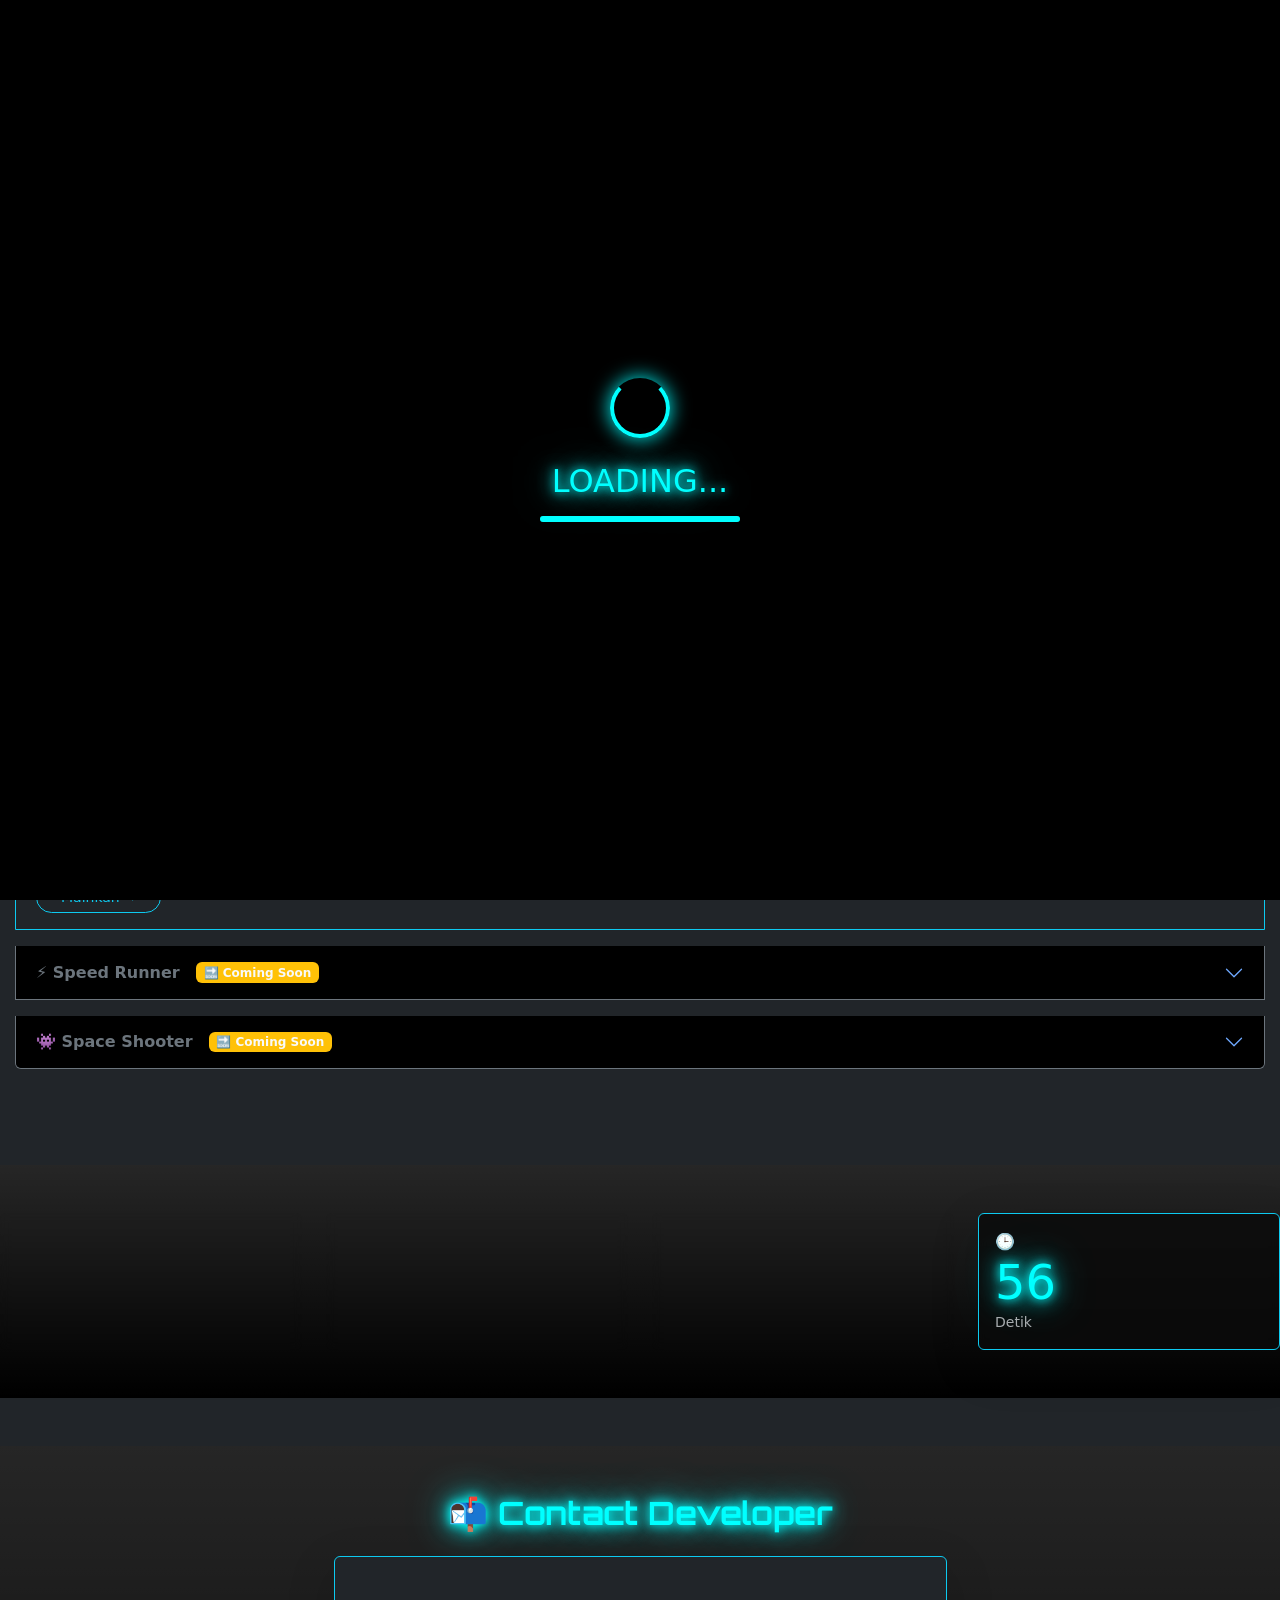
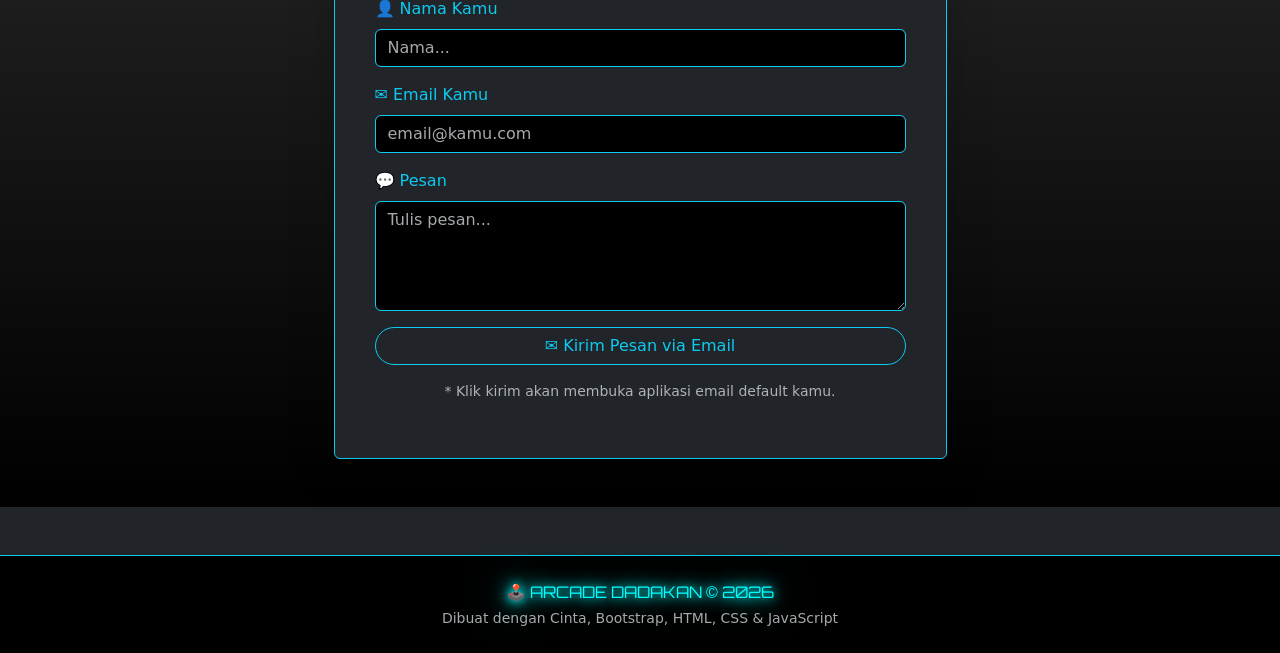
==== commit ce8886f7: "fix lah ya" ====
--- a/index.html
+++ b/index.html
@@ -24,29 +24,64 @@
 
     <!-- Navbar -->
     <nav class="navbar navbar-expand-lg navbar-dark bg-black border-bottom border-info shadow-lg">
-        <div class="container">
-            <a class="navbar-brand neon-text-blue fw-bold fs-3" href="index.html" style="font-family: 'Orbitron', sans-serif;">
-                🕹️ <span class="neon-text-purple">ARCADE</span> DADAKAN
-            </a>
-            <button class="navbar-toggler" type="button" data-bs-toggle="collapse" data-bs-target="#navbarNav">
-                <span class="navbar-toggler-icon"></span>
-            </button>
-            <div class="collapse navbar-collapse" id="navbarNav">
-                <ul class="navbar-nav ms-auto align-items-center">
-                    <li class="nav-item"><a class="nav-link active neon-text-blue mx-2" href="index.html">Home</a></li>
-                    <li class="nav-item"><a class="nav-link text-info mx-2" href="profile.html">Profile Dev</a></li>
-                    <li class="nav-item"><a class="nav-link text-info mx-2" href="game.html">Play Game</a></li>
-                    <li class="nav-item ms-3 d-flex align-items-center">
-                        <!-- Dark Mode Toggle Switch -->
-                        <div class="form-check form-switch">
-                            <input class="form-check-input" type="checkbox" id="darkModeToggleSwitch" style="cursor:pointer; width: 3rem; height: 1.5rem;">
-                            <label class="form-check-label text-info" for="darkModeToggleSwitch" id="toggleLabel">🌙 Dark</label>
-                        </div>
-                    </li>
-                </ul>
-            </div>
-        </div>
-    </nav>
+    <div class="container">
+
+        <!-- Brand -->
+        <a class="navbar-brand neon-text-blue fw-bold"
+           href="index.html"
+           style="font-family: 'Orbitron', sans-serif;">
+            🕹️ <span class="neon-text-purple">ARCADE</span> DADAKAN
+        </a>
+
+        <!-- Toggler -->
+        <button class="navbar-toggler"
+                type="button"
+                data-bs-toggle="collapse"
+                data-bs-target="#navbarNav"
+                aria-controls="navbarNav"
+                aria-expanded="false"
+                aria-label="Toggle navigation">
+
+            <span class="navbar-toggler-icon"></span>
+        </button>
+
+        <!-- Menu -->
+        <div class="collapse navbar-collapse" id="navbarNav">
+
+            <ul class="navbar-nav ms-auto align-items-lg-center">
+
+                <li class="nav-item">
+                    <a class="nav-link text-info mx-2" href="index.html">Home</a>
+                </li>
+                <li class="nav-item">
+                    <a class="nav-link active neon-text-blue mx-2" href="profile.html">
+                        Profile Dev
+                    </a>
+                </li>
+                <li class="nav-item">
+                    <a class="nav-link text-info mx-2" href="game.html">
+                        Play Game
+                    </a>
+                </li>
+                <li class="nav-item ms-lg-3 mt-3 mt-lg-0">
+
+                    <div class="form-check form-switch">
+                        <input class="form-check-input"
+                               type="checkbox"
+                               id="darkModeToggleSwitch">
+
+                        <label class="form-check-label text-info"
+                               for="darkModeToggleSwitch"
+                               id="toggleLabel">
+
+                            🌙 Dark
+                        </label>
+                    </div>
+                </li>
+            </ul>
+        </div>
+    </div>
+</nav>
 
     <!-- Hero Section -->
     <section class="hero-section text-center py-5 position-relative overflow-hidden">
@@ -85,7 +120,7 @@
                 <div class="col-lg-6 text-lg-start text-center mb-4 mb-lg-0">
                     <h1 class="display-3 fw-bold neon-text-blue mb-3" style="font-family: 'Orbitron', sans-serif;">
                         WELCOME TO<br>
-                        <span class="neon-text-purple display-1" style="font-size: 4rem;">ARCADE DADAKAN</span>
+                        <span class="neon-text-purple display-1 text break" style="font-size: 4rem;">ARCADE DADAKAN</span>
                     </h1>
                     <p class="display-8 fw-bold neon-text-blue mb-3" style="font-family: 'Orbitron', sans-serif;">
                         Rasakan pengalaman bermain game arcade klasik dengan sentuhan modern.
@@ -163,35 +198,35 @@
 
     <!-- Countdown Timer Section -->
     <section class="py-5 bg-black bg-gradient mt-5">
-        <div class="container text-center">
-            <h2 class="neon-text-blue mb-4" style="font-family: 'Orbitron', sans-serif;">🚀 GAME BARU AKAN DATANG</h2>
-            <div class="row justify-content-center" id="countdown">
-                <div class="col-3 col-md-2">
-                    <div class="card bg-dark border-info p-3 shadow-lg countdown-card">
-                        <span class="display-5 neon-text-blue" id="countdownDays">10</span>
-                        <small class="text-muted">Hari</small>
-                    </div>
-                </div>
-                <div class="col-3 col-md-2">
-                    <div class="card bg-dark border-info p-3 shadow-lg countdown-card">
-                        <span class="display-5 neon-text-blue" id="countdownHours">00</span>
-                        <small class="text-muted">Jam</small>
-                    </div>
-                </div>
-                <div class="col-3 col-md-2">
-                    <div class="card bg-dark border-info p-3 shadow-lg countdown-card">
-                        <span class="display-5 neon-text-blue" id="countdownMinutes">00</span>
-                        <small class="text-muted">Menit</small>
-                    </div>
-                </div>
-                <div class="col-3 col-md-2">
-                    <div class="card bg-dark border-info p-3 shadow-lg countdown-card">
-                        <span class="display-5 neon-text-blue" id="countdownSeconds">00</span>
-                        <small class="text-muted">Detik</small>
-                    </div>
-                </div>
-            </div>
-            <p class="text-info mt-3">Speed Runner akan rilis dalam:</p>
+        <div class="row justify-content-center" id="countdown">
+            <div class="col-6 col-sm-3 col-md-3">
+                <div class="card bg-dark border-info p-3 shadow-lg countdown-card">
+                    <span role="img" aria-label="hari">📅</span>
+                    <span class="display-5 neon-text-blue text-nowrap" id="countdownDays">10</span>
+                    <small class="text-muted">Hari</small>
+                </div>
+            </div>
+            <div class="col-6 col-sm-3 col-md-3">
+                <div class="card bg-dark border-info p-3 shadow-lg countdown-card">
+                    <span role="img" aria-label="jam">⏰</span>
+                    <span class="display-5 neon-text-blue text-nowrap" id="countdownHours">00</span>
+                    <small class="text-muted">Jam</small>
+                </div>
+            </div>
+            <div class="col-6 col-sm-3 col-md-3">
+                <div class="card bg-dark border-info p-3 shadow-lg countdown-card">
+                    <span role="img" aria-label="menit">⏳</span>
+                    <span class="display-5 neon-text-blue text-nowrap" id="countdownMinutes">00</span>
+                    <small class="text-muted">Menit</small>
+                </div>
+            </div>
+            <div class="col-6 col-sm-3 col-md-3">
+                <div class="card bg-dark border-info p-3 shadow-lg countdown-card">
+                    <span role="img" aria-label="detik">🕒</span>
+                    <span class="display-5 neon-text-blue text-nowrap" id="countdownSeconds">00</span>
+                    <small class="text-muted">Detik</small>
+                </div>
+            </div>
         </div>
     </section>
 
--- a/css/style.css
+++ b/css/style.css
@@ -646,4 +646,150 @@
   .floating-icon.large {
     font-size: 2rem;
   }
-}+}
+
+body.light-mode .navbar-toggler-icon {
+  background-image: url("data:image/svg+xml,%3csvg xmlns='http://www.w3.org/2000/svg' viewBox='0 0 30 30'%3e%3cpath stroke='black' stroke-linecap='round' stroke-miterlimit='10' stroke-width='2' d='M4 7h22M4 15h22M4 23h22'/%3e%3c/svg%3e") !important;
+}
+
+body.light-mode .navbar-toggler {
+  border-color: black !important;
+}
+
+.navbar-brand {
+  white-space: nowrap;
+  font-size: 1.8rem;
+}
+
+@media (max-width: 576px) {
+  .navbar-brand {
+    font-size: 1.2rem; /* lebih kecil di HP */
+  }
+}
+
+/* Pastikan brand tidak memaksa toggler turun */
+.navbar-brand {
+  white-space: nowrap;
+  font-size: 1.8rem;
+  flex-shrink: 0; /* jangan mengecil */
+}
+
+@media (max-width: 576px) {
+  .navbar-brand {
+    font-size: 1.2rem; /* kecilkan di HP */
+  }
+}
+
+.countdown-card .display-5 {
+  font-size: 2rem;
+  white-space: nowrap;
+}
+@media (min-width: 576px) {
+  .countdown-card .display-5 {
+    font-size: 3rem;
+  }
+}
+
+.container, .container-fluid {
+  max-width: 100%;
+  padding-left: 15px;
+  padding-right: 15px;
+}
+
+/* Pastikan floating icons tidak keluar batas */
+.floating-icons {
+  overflow: hidden;
+}
+
+/* Navbar brand tidak memaksa lebar */
+.navbar-brand {
+  max-width: calc(100% - 60px); /* sisakan ruang untuk toggler */
+  overflow: hidden;
+  text-overflow: ellipsis;
+}
+.game-main-card {
+  max-width: 100%;
+}
+
+/* Perkecil font judul di mobile */
+@media (max-width: 576px) {
+  h1 .display-1.neon-text-purple {
+    font-size: 2.8rem !important; /* turunkan dari 4rem */
+  }
+  h1.display-3 {
+    font-size: 2rem !important;
+  }
+}
+
+/* Pastikan menu tampil normal saat collapse */
+@media (max-width: 991.98px) {
+  .navbar-collapse {
+    position: static;
+    float: none;
+    clear: both;
+  }
+  .navbar-nav {
+    width: 100%;
+    text-align: left;
+  }
+}
+
+/* =============================================
+   PERBAIKAN NAVBAR COLLAPSE DI LIGHT MODE
+   ============================================= */
+body.light-mode .navbar-collapse {
+  background: #ffffff !important;
+  border: 1px solid #000 !important;
+  border-top: none;
+  box-shadow: 0 4px 6px rgba(0,0,0,0.1);
+}
+
+body.light-mode .navbar-collapse .nav-link {
+  color: #000 !important;
+}
+
+body.light-mode .navbar-collapse .nav-link.active {
+  font-weight: bold;
+  color: #000 !important;
+}
+
+
+/* 
+
+body.light-mode .navbar-collapse {
+  background: #ffffff !important;
+  border: 1px solid #000;
+}
+
+body.light-mode .navbar-collapse .nav-link {
+  color: #000 !important;
+}
+
+/* =============================================
+   PERBAIKAN NAVBAR MOBILE – MENU TURUN KE BAWAH
+   ============================================= */
+.navbar-collapse {
+  width: 100% !important;
+  max-width: 100%;
+  overflow-x: visible;   /* jangan hidden */
+}
+
+.navbar-collapse.show {
+  display: block !important;
+  position: static;      /* agar tidak absolute ke samping */
+  background: inherit;
+  border: none;
+  box-shadow: none;
+}
+
+/* Light mode spesifik */
+body.light-mode .navbar-collapse.show {
+  background: #ffffff !important;
+  border: 1px solid #000 !important;
+  border-top: none;
+}
+
+body.light-mode .navbar-collapse .nav-link {
+  color: #000 !important;
+}
+
